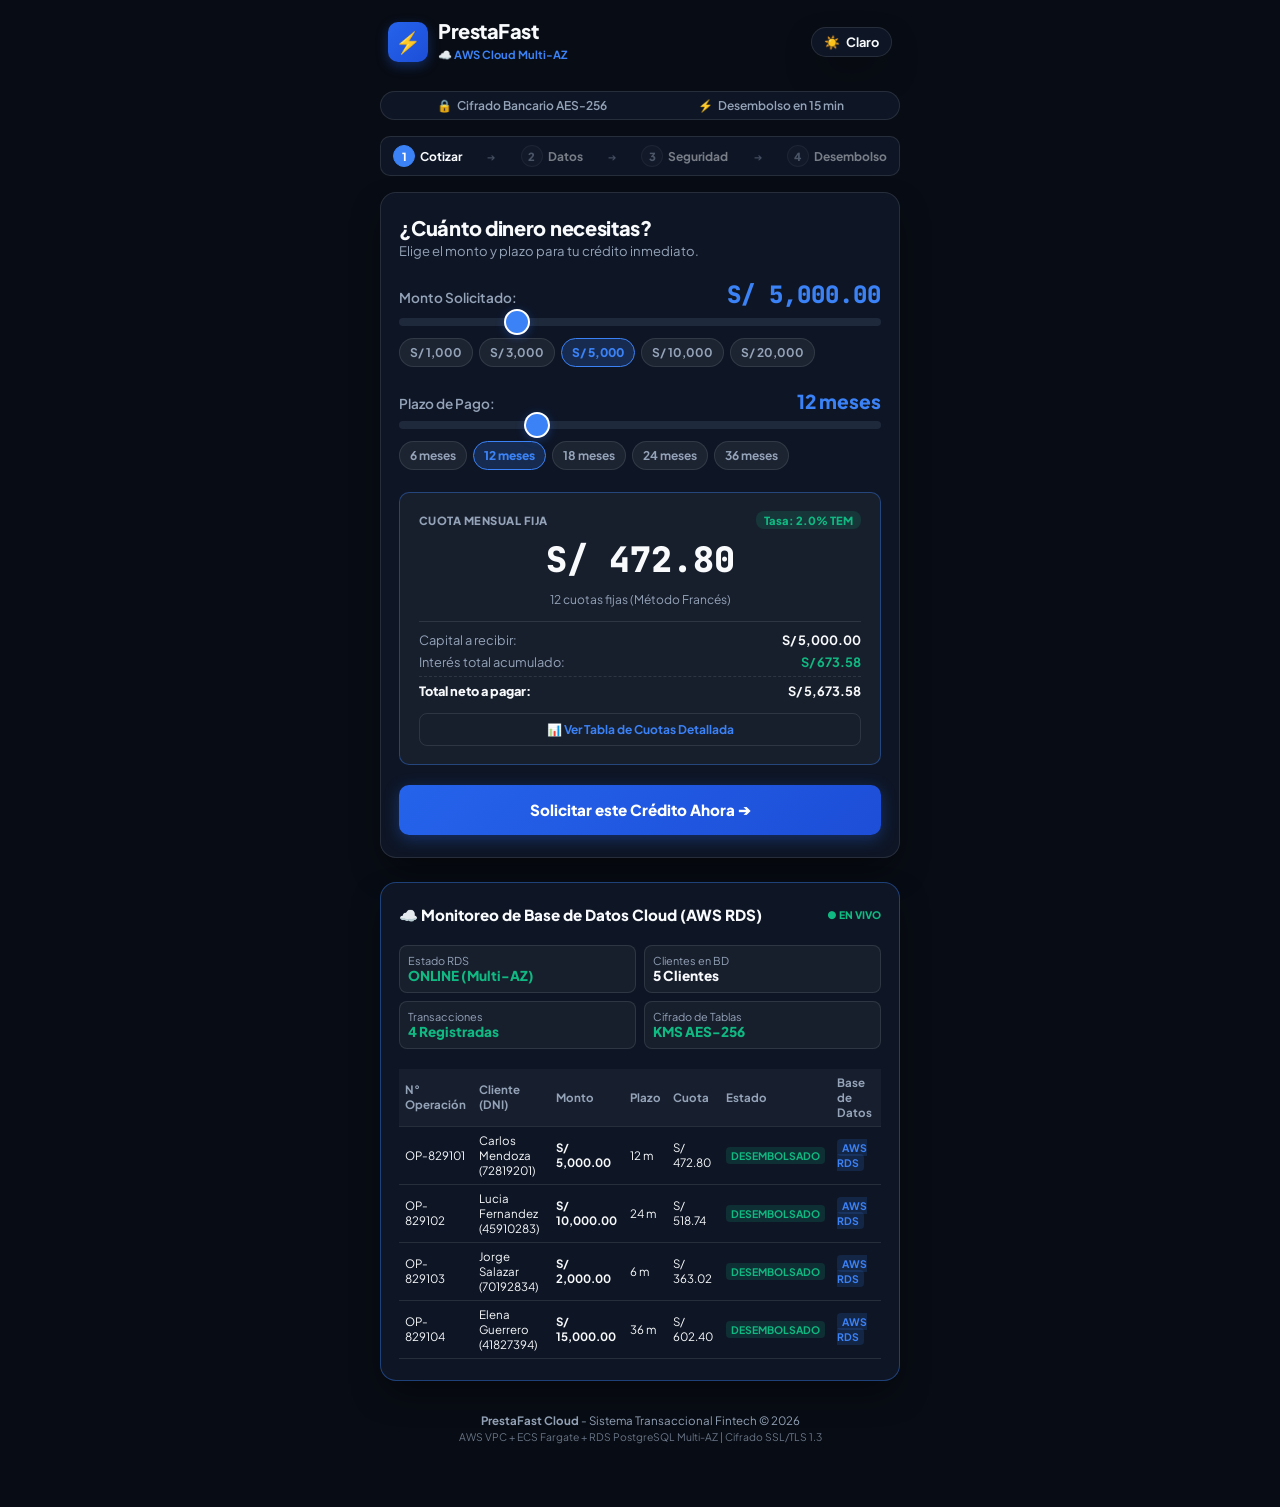
==== index.html @ c9625ec8 "feat: add root web files for github pages live deployment" ====
<!DOCTYPE html>
<html lang="es">
<head>
    <meta charset="UTF-8">
    <meta name="viewport" content="width=device-width, initial-scale=1.0, maximum-scale=1.0, user-scalable=no">
    <title>PrestaFast Móvil | Créditos Rápidos 100% Digital</title>
    <link rel="stylesheet" href="style.css">
    <link rel="preconnect" href="https://fonts.googleapis.com">
    <link rel="preconnect" href="https://fonts.gstatic.com" crossorigin>
    <link href="https://fonts.googleapis.com/css2?family=Plus+Jakarta+Sans:wght@300;400;500;600;700;800&family=JetBrains+Mono:wght@500;700&display=swap" rel="stylesheet">
</head>
<body class="theme-dark" id="appBody">

    <!-- TOAST NOTIFICACIÓN FLOTANTE -->
    <div id="toastNotification" class="toast-cloud" style="display: none;">
        <div class="toast-icon">⚡</div>
        <div class="toast-content">
            <span class="toast-title" id="toastTitle">AWS Cloud Conectado</span>
            <span class="toast-msg" id="toastMsg">Base de datos RDS sincronizada.</span>
        </div>
    </div>

    <!-- CONTENEDOR PRINCIPAL APP CELULAR (MAX-WIDTH OPTIMIZADO PARA MÓVILES) -->
    <div class="mobile-phone-wrapper">

        <!-- CABECERA SUPERIOR DE LA APP -->
        <header class="app-header">
            <div class="header-left">
                <div class="app-logo">⚡</div>
                <div>
                    <h1 class="app-title">PrestaFast</h1>
                    <span class="app-badge-cloud">☁️ AWS Cloud Multi-AZ</span>
                </div>
            </div>

            <!-- CONTROLES: CAMBIO TEMA CLARO/OSCURO Y ESTADO -->
            <div class="header-right">
                <button type="button" class="theme-toggle-btn" id="btnThemeToggle" title="Cambiar Tema Claro / Oscuro">
                    <span id="themeIcon">☀️</span>
                    <span class="theme-text" id="themeText">Claro</span>
                </button>
            </div>
        </header>

        <!-- BANNER DE CONFIANZA FINANCIERA -->
        <div class="security-banner">
            <div class="sec-item"><span>🔒</span> Cifrado Bancario AES-256</div>
            <div class="sec-item"><span>⚡</span> Desembolso en 15 min</div>
        </div>

        <!-- INDICADOR DE PROGRESO DE 4 PASOS -->
        <div class="flow-stepper">
            <div class="step-badge active" id="stepPill1">
                <span class="step-num">1</span>
                <span class="step-text">Cotizar</span>
            </div>
            <div class="step-arrow" id="stepArrow1">➔</div>
            <div class="step-badge" id="stepPill2">
                <span class="step-num">2</span>
                <span class="step-text">Datos</span>
            </div>
            <div class="step-arrow" id="stepArrow2">➔</div>
            <div class="step-badge" id="stepPill3">
                <span class="step-num">3</span>
                <span class="step-text">Seguridad</span>
            </div>
            <div class="step-arrow" id="stepArrow3">➔</div>
            <div class="step-badge" id="stepPill4">
                <span class="step-num">4</span>
                <span class="step-text">Desembolso</span>
            </div>
        </div>

        <!-- ======================================================== -->
        <!-- PASO 1: COTIZACIÓN RÁPIDA Y CÁLCULO DE CUOTAS           -->
        <!-- ======================================================== -->
        <section class="card-section" id="viewPaso1">
            <div class="section-heading">
                <h2>¿Cuánto dinero necesitas?</h2>
                <p class="section-sub">Elige el monto y plazo para tu crédito inmediato.</p>
            </div>

            <!-- SELECTOR DE MONTO -->
            <div class="form-block">
                <div class="amount-display-box">
                    <span class="currency-label">Monto Solicitado:</span>
                    <span class="amount-hero" id="txtMonto">S/ 5,000.00</span>
                </div>

                <input type="range" id="rangeMonto" min="500" max="20000" step="100" value="5000" class="styled-slider">

                <!-- CHIPS TÁCTILES RÁPIDOS PARA CELULAR -->
                <div class="chips-container" id="montoChips">
                    <button type="button" class="chip" data-val="1000">S/ 1,000</button>
                    <button type="button" class="chip" data-val="3000">S/ 3,000</button>
                    <button type="button" class="chip active" data-val="5000">S/ 5,000</button>
                    <button type="button" class="chip" data-val="10000">S/ 10,000</button>
                    <button type="button" class="chip" data-val="20000">S/ 20,000</button>
                </div>
            </div>

            <!-- SELECTOR DE PLAZO -->
            <div class="form-block">
                <div class="amount-display-box">
                    <span class="currency-label">Plazo de Pago:</span>
                    <span class="amount-hero-term" id="txtPlazo">12 meses</span>
                </div>

                <input type="range" id="rangePlazo" min="3" max="36" step="1" value="12" class="styled-slider">

                <!-- CHIPS DE PLAZO -->
                <div class="chips-container" id="plazoChips">
                    <button type="button" class="chip" data-term="6">6 meses</button>
                    <button type="button" class="chip active" data-term="12">12 meses</button>
                    <button type="button" class="chip" data-term="18">18 meses</button>
                    <button type="button" class="chip" data-term="24">24 meses</button>
                    <button type="button" class="chip" data-term="36">36 meses</button>
                </div>
            </div>

            <!-- TARJETA FINANCIERA DESTACADA -->
            <div class="fintech-quote-card">
                <div class="quote-header">
                    <span class="quote-tag">CUOTA MENSUAL FIJA</span>
                    <span class="tasa-pill">Tasa: 2.0% TEM</span>
                </div>
                
                <div class="monthly-figure" id="txtCuota">S/ 472.80</div>
                <div class="monthly-note"><span id="txtMesesTag">12</span> cuotas fijas (Método Francés)</div>

                <div class="quote-breakdown">
                    <div class="break-row">
                        <span>Capital a recibir:</span>
                        <strong id="bCapital">S/ 5,000.00</strong>
                    </div>
                    <div class="break-row">
                        <span>Interés total acumulado:</span>
                        <strong class="color-accent" id="bInteres">S/ 673.60</strong>
                    </div>
                    <div class="break-row total-row">
                        <span>Total neto a pagar:</span>
                        <strong id="bTotal">S/ 5,673.60</strong>
                    </div>
                </div>

                <!-- CRONOGRAMA DESPLEGABLE -->
                <button type="button" class="btn-toggle-cronograma" id="btnToggleCron">
                    📊 Ver Tabla de Cuotas Detallada
                </button>

                <div class="cron-drawer" id="cronDrawer" style="display: none;">
                    <div class="table-wrap">
                        <table class="mini-table">
                            <thead>
                                <tr>
                                    <th>N°</th>
                                    <th>Cuota</th>
                                    <th>Capital</th>
                                    <th>Interés</th>
                                    <th>Saldo</th>
                                </tr>
                            </thead>
                            <tbody id="cronTableBody"></tbody>
                        </table>
                    </div>
                </div>
            </div>

            <button type="button" class="btn-action-main" id="btnPaso1Siguiente">
                Solicitar este Crédito Ahora ➔
            </button>
        </section>

        <!-- ======================================================== -->
        <!-- PASO 2: DATOS DEL CLIENTE Y CONSULTA DE SCORING        -->
        <!-- ======================================================== -->
        <section class="card-section" id="viewPaso2" style="display: none;">
            <div class="section-heading">
                <button type="button" class="btn-back-link" id="btnVolver1">← Cambiar Monto</button>
                <h2>Datos del Solicitante</h2>
                <p class="section-sub">Evaluación crediticia instantánea con base de datos Cloud.</p>
            </div>

            <form id="formCliente" class="mobile-form">
                <div class="input-group">
                    <label>DNI / Documento de Identidad:</label>
                    <input type="text" id="inpDni" placeholder="Ej: 72819201" maxlength="8" required>
                </div>

                <div class="input-group">
                    <label>Teléfono Celular:</label>
                    <input type="tel" id="inpTelefono" placeholder="Ej: 987654321" maxlength="9" required>
                </div>

                <div class="input-group">
                    <label>Nombres Completos:</label>
                    <input type="text" id="inpNombres" placeholder="Ej: Carlos Alberto" required>
                </div>

                <div class="input-group">
                    <label>Apellidos:</label>
                    <input type="text" id="inpApellidos" placeholder="Ej: Mendoza Ramos" required>
                </div>

                <div class="input-group">
                    <label>Correo Electrónico:</label>
                    <input type="email" id="inpEmail" placeholder="carlos.mendoza@email.com" required>
                </div>

                <div class="input-group">
                    <label>Ingreso Mensual Neto (S/):</label>
                    <input type="number" id="inpIngresos" placeholder="Ej: 3500.00" min="600" required>
                </div>

                <div class="input-group">
                    <label>Motivo del Préstamo:</label>
                    <select id="inpMotivo" class="styled-select" required>
                        <option value="Consolidación de Deudas">Consolidación de Deudas</option>
                        <option value="Capital de Trabajo / Negocio">Capital de Trabajo / Negocio</option>
                        <option value="Gastos Médicos / Emergencia">Gastos Médicos / Emergencia</option>
                        <option value="Educación / Estudios">Educación / Estudios</option>
                        <option value="Mejoras del Hogar">Mejoras del Hogar</option>
                    </select>
                </div>

                <div class="checkbox-line">
                    <input type="checkbox" id="chkTerms" required checked>
                    <label for="chkTerms">Acepto la consulta de buró crediticio y política de protección de datos personales.</label>
                </div>

                <button type="submit" class="btn-action-main" id="btnEvaluar">
                    <span id="txtBtnEval">⚡ Evaluar Crédito en Tiempo Real</span>
                    <div class="spinner-btn" id="spinEval" style="display: none;"></div>
                </button>
            </form>
        </section>

        <!-- ======================================================== -->
        <!-- PASO 3: VALIDACIÓN DE SEGURIDAD OTP EN 2 PASOS         -->
        <!-- ======================================================== -->
        <section class="card-section" id="viewPaso3" style="display: none;">
            <div class="section-heading text-center">
                <div class="badge-lock-center">🔒 SEGURIDAD EN 2 PASOS (MFA)</div>
                <h2>Código de Validación</h2>
                <p class="section-sub">Enviamos un SMS de seguridad a tu celular <strong id="otpTarget">+51 987 654 321</strong>.</p>
            </div>

            <div class="otp-box">
                <div class="otp-inputs-row">
                    <input type="text" class="otp-cell" maxlength="1" id="c1" autofocus>
                    <input type="text" class="otp-cell" maxlength="1" id="c2">
                    <input type="text" class="otp-cell" maxlength="1" id="c3">
                    <input type="text" class="otp-cell" maxlength="1" id="c4">
                </div>
                <div class="otp-help">Código de verificación para la prueba: <span class="code-tag">8520</span></div>
                <div class="timer-line">Reenviar código en <strong id="timerVal">45s</strong></div>
            </div>

            <button type="button" class="btn-action-main" id="btnValidarOtp">
                <span id="txtBtnOtp">Validar Código y Continuar ➔</span>
                <div class="spinner-btn" id="spinOtp" style="display: none;"></div>
            </button>
        </section>

        <!-- ======================================================== -->
        <!-- PASO 4: CUENTA DE DESEMBOLSO Y FIRMA DIGITAL           -->
        <!-- ======================================================== -->
        <section class="card-section" id="viewPaso4" style="display: none;">
            <div class="section-heading">
                <div class="badge-approved-tag">🎉 ¡PRÉSTAMO 100% PRE-APROBADO!</div>
                <h2>Cuenta de Desembolso</h2>
                <p class="section-sub">Selecciona la entidad bancaria donde recibirás los fondos.</p>
            </div>

            <!-- SELECCIÓN DE BANCO -->
            <div class="bank-grid">
                <label class="bank-pill active">
                    <input type="radio" name="bancoRadio" value="BCP" checked>
                    <span class="b-icon">🏛️</span>
                    <span class="b-name">BCP</span>
                </label>
                <label class="bank-pill">
                    <input type="radio" name="bancoRadio" value="BBVA">
                    <span class="b-icon">🏦</span>
                    <span class="b-name">BBVA</span>
                </label>
                <label class="bank-pill">
                    <input type="radio" name="bancoRadio" value="Interbank">
                    <span class="b-icon">🟢</span>
                    <span class="b-name">Interbank</span>
                </label>
                <label class="bank-pill">
                    <input type="radio" name="bancoRadio" value="Yape/Plin">
                    <span class="b-icon">📱</span>
                    <span class="b-name">Yape / Plin</span>
                </label>
            </div>

            <div class="input-group mt-3">
                <label>Número de Cuenta o CCI:</label>
                <input type="text" id="inpNumCuenta" value="191-82739102-0-45" required>
            </div>

            <!-- PAGARÉ DIGITAL -->
            <div class="contract-card">
                <div class="contract-top">
                    <span>📜 Contrato Digital de Préstamo</span>
                    <span class="badge-contract">Firma Cifrada</span>
                </div>
                <p class="contract-text">
                    Yo, <strong id="cntNombre">Carlos Mendoza</strong> (DNI: <strong id="cntDni">72819201</strong>), doy mi conformidad para el desembolso de <strong id="cntMonto">S/ 5,000.00</strong> en <strong id="cntPlazo">12 cuotas fijas</strong> de <strong id="cntCuota">S/ 472.80</strong>.
                </p>
            </div>

            <button type="button" class="btn-action-success" id="btnDesembolsar">
                <span id="txtBtnDes">🚀 Confirmar Desembolso Inmediato</span>
                <div class="spinner-btn" id="spinDes" style="display: none;"></div>
            </button>
        </section>

        <!-- ======================================================== -->
        <!-- PANTALLA FINAL: COMPROBANTE OFICIAL DE TRANSACCIÓN     -->
        <!-- ======================================================== -->
        <section class="card-section text-center" id="viewVoucher" style="display: none;">
            <div class="check-circle-anim">✓</div>
            <h2 class="voucher-title">¡Desembolso Exitoso!</h2>
            <p class="section-sub">Transacción registrada en AWS RDS PostgreSQL.</p>

            <div class="receipt-ticket">
                <div class="ticket-head">
                    <strong>⚡ PrestaFast Cloud Fintech</strong>
                    <span class="ticket-status-pill">APROBADO</span>
                </div>

                <div class="ticket-body">
                    <div class="t-line">
                        <span>N° Operación:</span>
                        <strong id="vOp">OP-948102</strong>
                    </div>
                    <div class="t-line">
                        <span>Fecha y Hora:</span>
                        <span id="vFecha">18/08/2026 10:30:00</span>
                    </div>
                    <div class="t-line">
                        <span>Titular:</span>
                        <strong id="vNombre">Carlos Mendoza Ramos</strong>
                    </div>
                    <div class="t-line">
                        <span>DNI:</span>
                        <span id="vDniVal">72819201</span>
                    </div>
                    <div class="t-line">
                        <span>Cuenta Destino:</span>
                        <strong id="vDestino">BCP (191-82739102-0-45)</strong>
                    </div>
                    <div class="t-line highlight-amount">
                        <span>Monto Desembolsado:</span>
                        <strong id="vMontoVal">S/ 5,000.00</strong>
                    </div>
                    <div class="t-line">
                        <span>Plan de Pago:</span>
                        <span id="vPlanVal">12 cuotas fijas de S/ 472.80</span>
                    </div>
                    <div class="t-line">
                        <span>Hash Criptográfico Cloud:</span>
                        <code class="hash-tag" id="vHashVal">0x7a8f9c1b...</code>
                    </div>
                </div>
            </div>

            <div class="voucher-buttons">
                <button type="button" class="btn-print-doc" onclick="window.print()">🖨️ Descargar Comprobante PDF</button>
                <button type="button" class="btn-action-main mt-2" id="btnNuevoCredito">➕ Nueva Operación</button>
            </div>
        </section>

        <!-- ======================================================== -->
        <!-- CONSOLA DE AUDITORÍA Y MONITOREO DE BD MIGRADA A CLOUD -->
        <!-- ======================================================== -->
        <section class="card-section monitor-box" id="seccionMonitor">
            <div class="monitor-title-row">
                <h3>☁️ Monitoreo de Base de Datos Cloud (AWS RDS)</h3>
                <span class="live-pill">● EN VIVO</span>
            </div>

            <div class="stats-mini-grid">
                <div class="stat-mini">
                    <span class="s-label">Estado RDS</span>
                    <strong class="s-val text-green">ONLINE (Multi-AZ)</strong>
                </div>
                <div class="stat-mini">
                    <span class="s-label">Clientes en BD</span>
                    <strong class="s-val" id="cntDbClientes">5 Clientes</strong>
                </div>
                <div class="stat-mini">
                    <span class="s-label">Transacciones</span>
                    <strong class="s-val color-accent" id="cntDbTrans">4 Registradas</strong>
                </div>
                <div class="stat-mini">
                    <span class="s-label">Cifrado de Tablas</span>
                    <strong class="s-val text-green">KMS AES-256</strong>
                </div>
            </div>

            <div class="table-responsive-box">
                <table class="live-cloud-table">
                    <thead>
                        <tr>
                            <th>N° Operación</th>
                            <th>Cliente (DNI)</th>
                            <th>Monto</th>
                            <th>Plazo</th>
                            <th>Cuota</th>
                            <th>Estado</th>
                            <th>Base de Datos</th>
                        </tr>
                    </thead>
                    <tbody id="cloudLiveTbody">
                        <!-- Poblado en tiempo real con JavaScript -->
                    </tbody>
                </table>
            </div>
        </section>

        <!-- FOOTER ELEGANTE -->
        <footer class="phone-footer">
            <p><strong>PrestaFast Cloud</strong> - Sistema Transaccional Fintech © 2026</p>
            <p class="f-sub">AWS VPC + ECS Fargate + RDS PostgreSQL Multi-AZ | Cifrado SSL/TLS 1.3</p>
        </footer>

    </div>

    <script src="app.js"></script>
</body>
</html>
---- style.css ----
/* ==========================================================================
   SISTEMA DE DISEÑO FINTECH MÓVIL (TEMA CLARO & TEMA OSCURO)
   ========================================================================== */

/* VARIABLES GLOBALES - TEMA OSCURO (POR DEFECTO) */
:root {
    --bg-app: #080c14;
    --bg-card: rgba(16, 24, 40, 0.9);
    --bg-card-inner: rgba(255, 255, 255, 0.04);
    --bg-input: #0b111d;
    --text-primary: #f8fafc;
    --text-secondary: #94a3b8;
    --border-color: rgba(255, 255, 255, 0.1);
    --border-highlight: rgba(59, 130, 246, 0.4);
    --primary: #3b82f6;
    --primary-gradient: linear-gradient(135deg, #2563eb, #1d4ed8);
    --primary-glow: rgba(37, 99, 235, 0.35);
    --accent: #10b981;
    --accent-gradient: linear-gradient(135deg, #10b981, #059669);
    --accent-glow: rgba(16, 185, 129, 0.3);
    --chip-bg: rgba(255, 255, 255, 0.06);
    --chip-active-bg: rgba(59, 130, 246, 0.2);
    --slider-track: #1e293b;
    --shadow-main: 0 15px 35px -10px rgba(0, 0, 0, 0.6);
    --font-mono: 'JetBrains Mono', monospace;
    --radius-main: 16px;
    --radius-inner: 10px;
}

/* VARIABLES GLOBALES - TEMA CLARO */
body.theme-light {
    --bg-app: #f1f5f9;
    --bg-card: #ffffff;
    --bg-card-inner: #f8fafc;
    --bg-input: #ffffff;
    --text-primary: #0f172a;
    --text-secondary: #475569;
    --border-color: #e2e8f0;
    --border-highlight: #93c5fd;
    --primary: #2563eb;
    --primary-gradient: linear-gradient(135deg, #2563eb, #1e40af);
    --primary-glow: rgba(37, 99, 235, 0.2);
    --accent: #059669;
    --accent-gradient: linear-gradient(135deg, #10b981, #047857);
    --accent-glow: rgba(16, 185, 129, 0.2);
    --chip-bg: #e2e8f0;
    --chip-active-bg: #dbeafe;
    --slider-track: #cbd5e1;
    --shadow-main: 0 10px 25px -5px rgba(0, 0, 0, 0.08), 0 0 0 1px rgba(0, 0, 0, 0.04);
}

* {
    margin: 0;
    padding: 0;
    box-sizing: border-box;
    font-family: 'Plus Jakarta Sans', -apple-system, BlinkMacSystemFont, sans-serif;
    -webkit-tap-highlight-color: transparent;
    transition: background-color 0.25s ease, border-color 0.25s ease, color 0.2s ease;
}

body {
    background-color: var(--bg-app);
    color: var(--text-primary);
    min-height: 100vh;
    padding: 0.5rem 0.5rem 3rem;
    display: flex;
    justify-content: center;
}

/* ENVOLTORIO PRINCIPAL APP CELULAR */
.mobile-phone-wrapper {
    width: 100%;
    max-width: 520px;
    margin: 0 auto;
    display: flex;
    flex-direction: column;
    gap: 1rem;
}

/* CABECERA APP */
.app-header {
    display: flex;
    justify-content: space-between;
    align-items: center;
    padding: 0.75rem 0.5rem;
}

.header-left {
    display: flex;
    align-items: center;
    gap: 10px;
}

.app-logo {
    width: 40px;
    height: 40px;
    background: var(--primary-gradient);
    color: white;
    border-radius: var(--radius-inner);
    display: flex;
    align-items: center;
    justify-content: center;
    font-size: 1.3rem;
    box-shadow: 0 4px 12px var(--primary-glow);
}

.app-title {
    font-size: 1.25rem;
    font-weight: 800;
    letter-spacing: -0.5px;
    line-height: 1.1;
    color: var(--text-primary);
}

.app-badge-cloud {
    font-size: 0.7rem;
    font-weight: 700;
    color: var(--primary);
}

/* BOTÓN CAMBIO DE TEMA */
.theme-toggle-btn {
    background: var(--bg-card);
    border: 1px solid var(--border-color);
    color: var(--text-primary);
    padding: 6px 12px;
    border-radius: 20px;
    font-size: 0.8rem;
    font-weight: 700;
    cursor: pointer;
    display: flex;
    align-items: center;
    gap: 6px;
    box-shadow: var(--shadow-main);
}

.theme-toggle-btn:hover {
    border-color: var(--primary);
}

/* BANNER DE CONFIANZA */
.security-banner {
    display: flex;
    justify-content: space-around;
    background: var(--bg-card);
    border: 1px solid var(--border-color);
    border-radius: 30px;
    padding: 6px 10px;
    font-size: 0.75rem;
    font-weight: 600;
    color: var(--text-secondary);
}

.sec-item {
    display: flex;
    align-items: center;
    gap: 5px;
}

/* STEPPER DE FLUJO */
.flow-stepper {
    display: flex;
    justify-content: space-between;
    align-items: center;
    background: var(--bg-card);
    border: 1px solid var(--border-color);
    border-radius: var(--radius-inner);
    padding: 8px 12px;
}

.step-badge {
    display: flex;
    align-items: center;
    gap: 5px;
    opacity: 0.45;
    transition: all 0.2s;
}

.step-badge.active {
    opacity: 1;
}

.step-badge.completed {
    opacity: 0.9;
}

.step-num {
    width: 22px;
    height: 22px;
    border-radius: 50%;
    background: var(--bg-card-inner);
    border: 1px solid var(--border-color);
    color: var(--text-secondary);
    font-size: 0.7rem;
    font-weight: 800;
    display: flex;
    align-items: center;
    justify-content: center;
}

.step-badge.active .step-num {
    background: var(--primary);
    color: white;
    border-color: var(--primary);
}

.step-badge.completed .step-num {
    background: var(--accent);
    color: white;
    border-color: var(--accent);
}

.step-text {
    font-size: 0.75rem;
    font-weight: 700;
    color: var(--text-primary);
}

.step-arrow {
    font-size: 0.65rem;
    color: var(--text-secondary);
    opacity: 0.4;
}

/* SECCIONES / TARJETAS PRINCIPALES */
.card-section {
    background: var(--bg-card);
    border: 1px solid var(--border-color);
    border-radius: var(--radius-main);
    padding: 1.35rem 1.15rem;
    box-shadow: var(--shadow-main);
    backdrop-filter: blur(10px);
    display: flex;
    flex-direction: column;
    gap: 1.25rem;
    animation: fadeInCard 0.25s ease;
}

@keyframes fadeInCard {
    from { opacity: 0; transform: translateY(6px); }
    to { opacity: 1; transform: translateY(0); }
}

.section-heading h2 {
    font-size: 1.25rem;
    font-weight: 800;
    letter-spacing: -0.3px;
    color: var(--text-primary);
}

.section-sub {
    font-size: 0.82rem;
    color: var(--text-secondary);
    margin-top: 2px;
}

.btn-back-link {
    background: none;
    border: none;
    color: var(--primary);
    font-size: 0.78rem;
    font-weight: 700;
    cursor: pointer;
    padding: 0;
    margin-bottom: 6px;
    display: inline-block;
}

/* SELECTORES Y SLIDERS */
.form-block {
    display: flex;
    flex-direction: column;
    gap: 8px;
}

.amount-display-box {
    display: flex;
    justify-content: space-between;
    align-items: baseline;
}

.currency-label {
    font-size: 0.85rem;
    font-weight: 600;
    color: var(--text-secondary);
}

.amount-hero {
    font-size: 1.5rem;
    font-weight: 800;
    color: var(--primary);
    font-family: var(--font-mono);
}

.amount-hero-term {
    font-size: 1.2rem;
    font-weight: 800;
    color: var(--primary);
}

.styled-slider {
    width: 100%;
    height: 8px;
    border-radius: 6px;
    background: var(--slider-track);
    outline: none;
    -webkit-appearance: none;
    cursor: pointer;
}

.styled-slider::-webkit-slider-thumb {
    -webkit-appearance: none;
    width: 26px;
    height: 26px;
    border-radius: 50%;
    background: var(--primary);
    border: 2px solid #ffffff;
    box-shadow: 0 2px 8px var(--primary-glow);
    cursor: pointer;
    transition: transform 0.1s;
}

.styled-slider::-webkit-slider-thumb:hover {
    transform: scale(1.1);
}

/* CHIPS TÁCTILES */
.chips-container {
    display: flex;
    gap: 6px;
    overflow-x: auto;
    padding: 4px 0 2px;
}

.chip {
    background: var(--chip-bg);
    border: 1px solid var(--border-color);
    color: var(--text-secondary);
    font-size: 0.75rem;
    font-weight: 700;
    padding: 6px 10px;
    border-radius: 16px;
    cursor: pointer;
    white-space: nowrap;
}

.chip.active {
    background: var(--chip-active-bg);
    border-color: var(--primary);
    color: var(--primary);
    font-weight: 800;
}

/* FINTECH QUOTE CARD */
.fintech-quote-card {
    background: var(--bg-card-inner);
    border: 1px solid var(--border-highlight);
    border-radius: var(--radius-inner);
    padding: 1.15rem;
    display: flex;
    flex-direction: column;
    gap: 8px;
    text-align: center;
}

.quote-header {
    display: flex;
    justify-content: space-between;
    align-items: center;
}

.quote-tag {
    font-size: 0.7rem;
    font-weight: 800;
    color: var(--text-secondary);
    letter-spacing: 0.5px;
}

.tasa-pill {
    font-size: 0.7rem;
    font-weight: 800;
    background: rgba(16, 185, 129, 0.15);
    color: var(--accent);
    padding: 2px 8px;
    border-radius: 8px;
}

.monthly-figure {
    font-size: 2.2rem;
    font-weight: 800;
    color: var(--text-primary);
    font-family: var(--font-mono);
    line-height: 1.1;
    margin: 4px 0;
}

.monthly-note {
    font-size: 0.75rem;
    color: var(--text-secondary);
}

.quote-breakdown {
    border-top: 1px solid var(--border-color);
    padding-top: 10px;
    margin-top: 6px;
    display: flex;
    flex-direction: column;
    gap: 6px;
    font-size: 0.8rem;
    text-align: left;
}

.break-row {
    display: flex;
    justify-content: space-between;
    color: var(--text-secondary);
}

.break-row strong {
    color: var(--text-primary);
}

.break-row.total-row {
    border-top: 1px dashed var(--border-color);
    padding-top: 6px;
    font-weight: 800;
    color: var(--text-primary);
}

.color-accent {
    color: var(--accent) !important;
}

.btn-toggle-cronograma {
    background: transparent;
    border: 1px solid var(--border-color);
    color: var(--primary);
    padding: 8px;
    border-radius: 8px;
    font-size: 0.75rem;
    font-weight: 700;
    cursor: pointer;
    margin-top: 6px;
}

.cron-drawer {
    margin-top: 8px;
    text-align: left;
}

.table-wrap {
    max-height: 160px;
    overflow-y: auto;
}

.mini-table {
    width: 100%;
    border-collapse: collapse;
    font-size: 0.72rem;
    font-family: var(--font-mono);
}

.mini-table th {
    background: var(--bg-card);
    padding: 5px;
    text-align: right;
    color: var(--text-secondary);
    position: sticky;
    top: 0;
}

.mini-table th:first-child, .mini-table td:first-child {
    text-align: center;
}

.mini-table td {
    padding: 5px;
    text-align: right;
    border-bottom: 1px solid var(--border-color);
    color: var(--text-primary);
}

/* BOTONES DE ACCIÓN */
.btn-action-main, .btn-action-success {
    width: 100%;
    padding: 0.95rem;
    border: none;
    border-radius: var(--radius-inner);
    font-size: 0.95rem;
    font-weight: 800;
    cursor: pointer;
    display: flex;
    align-items: center;
    justify-content: center;
    gap: 8px;
    box-shadow: 0 4px 15px var(--primary-glow);
}

.btn-action-main {
    background: var(--primary-gradient);
    color: white;
}

.btn-action-success {
    background: var(--accent-gradient);
    color: white;
    box-shadow: 0 4px 15px var(--accent-glow);
}

.btn-action-main:active, .btn-action-success:active {
    transform: scale(0.98);
}

/* FORMULARIO PASO 2 */
.mobile-form {
    display: flex;
    flex-direction: column;
    gap: 12px;
}

.input-group {
    display: flex;
    flex-direction: column;
    gap: 4px;
}

.input-group label {
    font-size: 0.78rem;
    font-weight: 700;
    color: var(--text-secondary);
}

.input-group input, .styled-select {
    background: var(--bg-input);
    border: 1px solid var(--border-color);
    color: var(--text-primary);
    padding: 10px 12px;
    border-radius: var(--radius-inner);
    font-size: 0.9rem;
    outline: none;
}

.input-group input:focus, .styled-select:focus {
    border-color: var(--primary);
    box-shadow: 0 0 0 3px var(--primary-glow);
}

.checkbox-line {
    display: flex;
    align-items: flex-start;
    gap: 8px;
    font-size: 0.72rem;
    color: var(--text-secondary);
    margin: 4px 0;
}

.checkbox-line input {
    margin-top: 2px;
}

/* OTP PASO 3 */
.badge-lock-center {
    display: inline-block;
    background: rgba(234, 179, 8, 0.15);
    color: #eab308;
    font-size: 0.7rem;
    font-weight: 800;
    padding: 4px 10px;
    border-radius: 12px;
    margin-bottom: 6px;
}

.otp-box {
    display: flex;
    flex-direction: column;
    align-items: center;
    gap: 12px;
    margin: 1rem 0;
}

.otp-inputs-row {
    display: flex;
    gap: 10px;
}

.otp-cell {
    width: 48px;
    height: 54px;
    background: var(--bg-input);
    border: 2px solid var(--border-color);
    border-radius: var(--radius-inner);
    font-size: 1.5rem;
    font-weight: 800;
    color: var(--text-primary);
    text-align: center;
    font-family: var(--font-mono);
    outline: none;
}

.otp-cell:focus {
    border-color: var(--primary);
    box-shadow: 0 0 10px var(--primary-glow);
}

.otp-help {
    font-size: 0.78rem;
    color: var(--text-secondary);
}

.code-tag {
    font-weight: 800;
    color: var(--primary);
    font-family: var(--font-mono);
    background: var(--chip-active-bg);
    padding: 2px 6px;
    border-radius: 4px;
}

.timer-line {
    font-size: 0.72rem;
    color: var(--text-secondary);
}

/* BANCOS PASO 4 */
.badge-approved-tag {
    display: inline-block;
    background: rgba(16, 185, 129, 0.15);
    color: var(--accent);
    font-size: 0.72rem;
    font-weight: 800;
    padding: 3px 8px;
    border-radius: 12px;
    margin-bottom: 4px;
}

.bank-grid {
    display: grid;
    grid-template-columns: repeat(4, 1fr);
    gap: 6px;
    margin-top: 6px;
}

.bank-pill {
    background: var(--bg-input);
    border: 1px solid var(--border-color);
    border-radius: var(--radius-inner);
    padding: 8px 4px;
    display: flex;
    flex-direction: column;
    align-items: center;
    gap: 4px;
    cursor: pointer;
    text-align: center;
}

.bank-pill input {
    display: none;
}

.bank-pill.active {
    border-color: var(--primary);
    background: var(--chip-active-bg);
}

.b-icon {
    font-size: 1.2rem;
}

.b-name {
    font-size: 0.7rem;
    font-weight: 700;
    color: var(--text-primary);
}

.contract-card {
    background: var(--bg-card-inner);
    border: 1px solid var(--border-color);
    border-radius: var(--radius-inner);
    padding: 10px;
    font-size: 0.75rem;
    color: var(--text-secondary);
    line-height: 1.4;
}

.contract-top {
    display: flex;
    justify-content: space-between;
    font-weight: 800;
    color: var(--text-primary);
    margin-bottom: 4px;
}

.badge-contract {
    font-size: 0.65rem;
    color: var(--accent);
}

/* COMPROBANTE FINAL */
.check-circle-anim {
    width: 50px;
    height: 50px;
    background: var(--accent-gradient);
    color: white;
    border-radius: 50%;
    display: flex;
    align-items: center;
    justify-content: center;
    font-size: 1.6rem;
    font-weight: 800;
    margin: 0 auto;
    box-shadow: 0 0 20px var(--accent-glow);
}

.voucher-title {
    font-size: 1.3rem;
    font-weight: 800;
    color: var(--text-primary);
}

.receipt-ticket {
    background: var(--bg-card-inner);
    border: 1px dashed var(--border-highlight);
    border-radius: var(--radius-inner);
    padding: 1rem;
    text-align: left;
}

.ticket-head {
    display: flex;
    justify-content: space-between;
    align-items: center;
    border-bottom: 1px solid var(--border-color);
    padding-bottom: 8px;
    margin-bottom: 10px;
    font-size: 0.85rem;
}

.ticket-status-pill {
    background: rgba(16, 185, 129, 0.2);
    color: var(--accent);
    padding: 2px 6px;
    border-radius: 4px;
    font-size: 0.68rem;
    font-weight: 800;
}

.ticket-body {
    display: flex;
    flex-direction: column;
    gap: 6px;
    font-size: 0.78rem;
}

.t-line {
    display: flex;
    justify-content: space-between;
    color: var(--text-secondary);
}

.t-line strong, .t-line span:last-child {
    color: var(--text-primary);
}

.t-line.highlight-amount {
    border-top: 1px solid var(--border-color);
    border-bottom: 1px solid var(--border-color);
    padding: 6px 0;
    font-size: 0.95rem;
}

.t-line.highlight-amount strong {
    color: var(--accent);
    font-size: 1.1rem;
    font-family: var(--font-mono);
}

.hash-tag {
    font-size: 0.68rem;
    color: var(--primary);
}

.btn-print-doc {
    background: transparent;
    border: 1px solid var(--border-color);
    color: var(--text-primary);
    padding: 10px;
    border-radius: var(--radius-inner);
    font-size: 0.8rem;
    font-weight: 700;
    cursor: pointer;
    width: 100%;
}

/* MONITOREO CLOUD */
.monitor-box {
    margin-top: 0.5rem;
    border-color: var(--border-highlight);
}

.monitor-title-row {
    display: flex;
    justify-content: space-between;
    align-items: center;
}

.monitor-title-row h3 {
    font-size: 0.95rem;
    font-weight: 800;
    color: var(--text-primary);
}

.live-pill {
    font-size: 0.65rem;
    font-weight: 800;
    color: var(--accent);
}

.stats-mini-grid {
    display: grid;
    grid-template-columns: 1fr 1fr;
    gap: 8px;
}

.stat-mini {
    background: var(--bg-card-inner);
    border: 1px solid var(--border-color);
    padding: 8px;
    border-radius: 8px;
    display: flex;
    flex-direction: column;
}

.s-label {
    font-size: 0.68rem;
    color: var(--text-secondary);
}

.s-val {
    font-size: 0.85rem;
    font-weight: 800;
    color: var(--text-primary);
}

.text-green {
    color: var(--accent) !important;
}

.table-responsive-box {
    overflow-x: auto;
}

.live-cloud-table {
    width: 100%;
    border-collapse: collapse;
    font-size: 0.72rem;
}

.live-cloud-table th {
    background: var(--bg-card-inner);
    padding: 6px;
    text-align: left;
    color: var(--text-secondary);
    border-bottom: 1px solid var(--border-color);
}

.live-cloud-table td {
    padding: 6px;
    border-bottom: 1px solid var(--border-color);
    color: var(--text-primary);
}

.badge-tag-cloud {
    background: rgba(59, 130, 246, 0.15);
    color: var(--primary);
    padding: 2px 5px;
    border-radius: 4px;
    font-weight: 700;
    font-size: 0.65rem;
}

.badge-tag-ok {
    background: rgba(16, 185, 129, 0.15);
    color: var(--accent);
    padding: 2px 5px;
    border-radius: 4px;
    font-weight: 700;
    font-size: 0.65rem;
}

/* SPINNER & TOAST */
.spinner-btn {
    width: 18px;
    height: 18px;
    border: 2px solid rgba(255,255,255,0.3);
    border-top-color: white;
    border-radius: 50%;
    animation: spinLoader 0.6s linear infinite;
}

@keyframes spinLoader {
    to { transform: rotate(360deg); }
}

.toast-cloud {
    position: fixed;
    top: 15px;
    left: 50%;
    transform: translateX(-50%);
    background: var(--bg-card);
    border: 1px solid var(--border-highlight);
    box-shadow: var(--shadow-main);
    border-radius: 30px;
    padding: 8px 16px;
    display: flex;
    align-items: center;
    gap: 8px;
    z-index: 1000;
    font-size: 0.75rem;
}

.toast-icon {
    font-size: 1rem;
}

.toast-title {
    font-weight: 800;
    color: var(--primary);
}

.toast-msg {
    color: var(--text-secondary);
}

.phone-footer {
    text-align: center;
    font-size: 0.72rem;
    color: var(--text-secondary);
    padding: 1rem 0;
}

.f-sub {
    font-size: 0.65rem;
    opacity: 0.7;
    margin-top: 2px;
}

.mt-2 { margin-top: 8px; }
.mt-3 { margin-top: 12px; }
.text-center { text-align: center; }
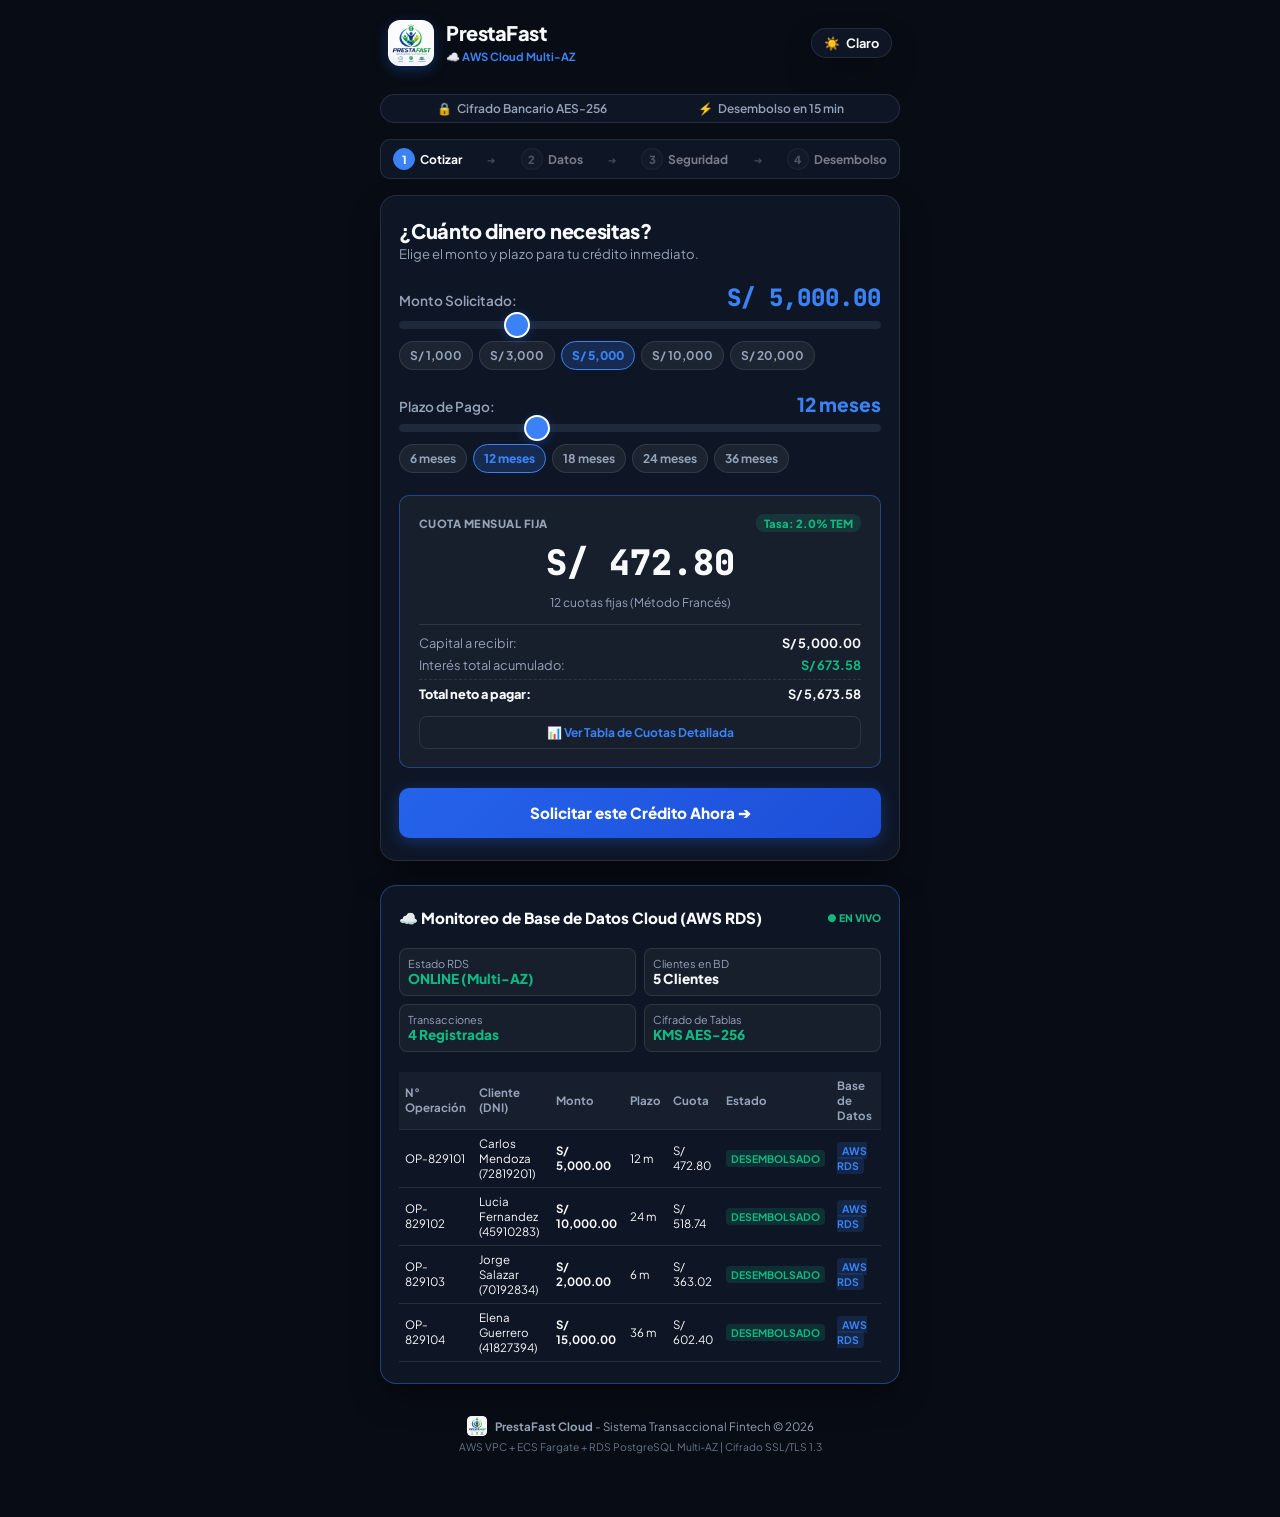
==== commit 07412d72: "feat: replace lightning icon with official PrestaFast logo in header, ticket and favicon" ====
--- a/index.html
+++ b/index.html
@@ -4,6 +4,7 @@
     <meta charset="UTF-8">
     <meta name="viewport" content="width=device-width, initial-scale=1.0, maximum-scale=1.0, user-scalable=no">
     <title>PrestaFast Móvil | Créditos Rápidos 100% Digital</title>
+    <link rel="icon" type="image/png" href="logo.png">
     <link rel="stylesheet" href="style.css">
     <link rel="preconnect" href="https://fonts.googleapis.com">
     <link rel="preconnect" href="https://fonts.gstatic.com" crossorigin>
@@ -13,7 +14,7 @@
 
     <!-- TOAST NOTIFICACIÓN FLOTANTE -->
     <div id="toastNotification" class="toast-cloud" style="display: none;">
-        <div class="toast-icon">⚡</div>
+        <img src="logo.png" alt="Logo" class="toast-mini-logo">
         <div class="toast-content">
             <span class="toast-title" id="toastTitle">AWS Cloud Conectado</span>
             <span class="toast-msg" id="toastMsg">Base de datos RDS sincronizada.</span>
@@ -23,17 +24,19 @@
     <!-- CONTENEDOR PRINCIPAL APP CELULAR (MAX-WIDTH OPTIMIZADO PARA MÓVILES) -->
     <div class="mobile-phone-wrapper">
 
-        <!-- CABECERA SUPERIOR DE LA APP -->
+        <!-- CABECERA SUPERIOR DE LA APP CON LOGO PERSONALIZADO -->
         <header class="app-header">
             <div class="header-left">
-                <div class="app-logo">⚡</div>
+                <div class="app-logo">
+                    <img src="logo.png" alt="PrestaFast Logo Oficial" class="app-logo-img">
+                </div>
                 <div>
                     <h1 class="app-title">PrestaFast</h1>
                     <span class="app-badge-cloud">☁️ AWS Cloud Multi-AZ</span>
                 </div>
             </div>
 
-            <!-- CONTROLES: CAMBIO TEMA CLARO/OSCURO Y ESTADO -->
+            <!-- CONTROLES: CAMBIO TEMA CLARO/OSCURO -->
             <div class="header-right">
                 <button type="button" class="theme-toggle-btn" id="btnThemeToggle" title="Cambiar Tema Claro / Oscuro">
                     <span id="themeIcon">☀️</span>
@@ -328,7 +331,10 @@
 
             <div class="receipt-ticket">
                 <div class="ticket-head">
-                    <strong>⚡ PrestaFast Cloud Fintech</strong>
+                    <div style="display: flex; align-items: center; gap: 8px;">
+                        <img src="logo.png" alt="Logo" style="width: 24px; height: 24px; border-radius: 6px; object-fit: cover;">
+                        <strong>PrestaFast Cloud Fintech</strong>
+                    </div>
                     <span class="ticket-status-pill">APROBADO</span>
                 </div>
 
@@ -424,7 +430,10 @@
 
         <!-- FOOTER ELEGANTE -->
         <footer class="phone-footer">
-            <p><strong>PrestaFast Cloud</strong> - Sistema Transaccional Fintech © 2026</p>
+            <div style="display: flex; justify-content: center; align-items: center; gap: 8px; margin-bottom: 4px;">
+                <img src="logo.png" alt="Logo" style="width: 20px; height: 20px; border-radius: 4px;">
+                <p><strong>PrestaFast Cloud</strong> - Sistema Transaccional Fintech © 2026</p>
+            </div>
             <p class="f-sub">AWS VPC + ECS Fargate + RDS PostgreSQL Multi-AZ | Cifrado SSL/TLS 1.3</p>
         </footer>
 
--- a/style.css
+++ b/style.css
@@ -88,20 +88,34 @@
 .header-left {
     display: flex;
     align-items: center;
-    gap: 10px;
+    gap: 12px;
 }
 
 .app-logo {
-    width: 40px;
-    height: 40px;
-    background: var(--primary-gradient);
-    color: white;
-    border-radius: var(--radius-inner);
+    width: 46px;
+    height: 46px;
+    border-radius: 12px;
     display: flex;
     align-items: center;
     justify-content: center;
-    font-size: 1.3rem;
-    box-shadow: 0 4px 12px var(--primary-glow);
+    overflow: hidden;
+    background: #ffffff;
+    box-shadow: 0 4px 14px var(--primary-glow);
+    border: 1.5px solid var(--border-color);
+    flex-shrink: 0;
+}
+
+.app-logo-img {
+    width: 100%;
+    height: 100%;
+    object-fit: cover;
+}
+
+.toast-mini-logo {
+    width: 24px;
+    height: 24px;
+    border-radius: 6px;
+    object-fit: cover;
 }
 
 .app-title {
@@ -918,10 +932,6 @@
     font-size: 0.75rem;
 }
 
-.toast-icon {
-    font-size: 1rem;
-}
-
 .toast-title {
     font-weight: 800;
     color: var(--primary);
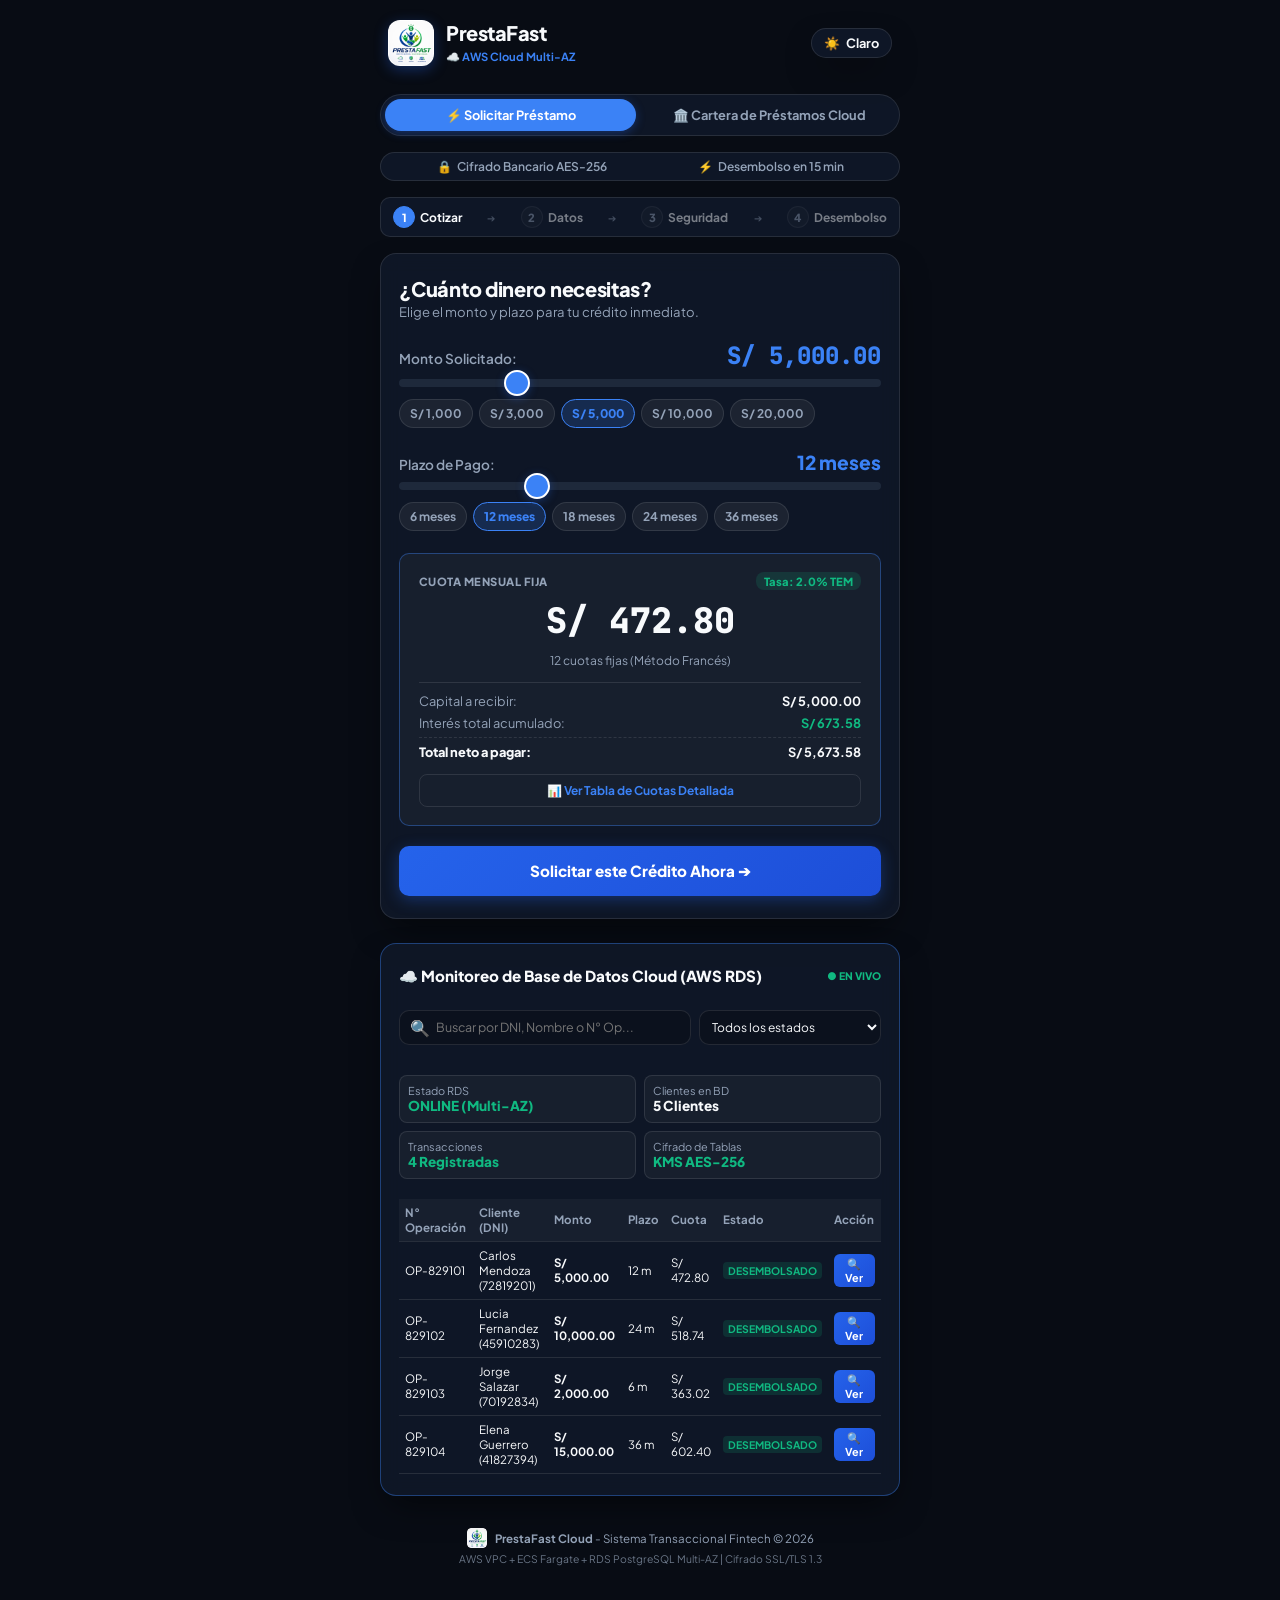
==== commit f8fe7a17: "feat(portal): add interactive loan portfolio search, borrower-lender navigation tabs and loan detail" ====
--- a/index.html
+++ b/index.html
@@ -21,6 +21,32 @@
         </div>
     </div>
 
+    <!-- MODAL DE DETALLE DE PRÉSTAMO / PRESTAMISTA -->
+    <div id="modalDetallePrestamo" class="modal-overlay" style="display: none;">
+        <div class="modal-card">
+            <div class="modal-header">
+                <div>
+                    <h3 id="mTitle">Detalle de Operación</h3>
+                    <span class="badge-tag-cloud" id="mIdOp">OP-829101</span>
+                </div>
+                <button type="button" class="btn-close-modal" id="btnCloseModal">✕</button>
+            </div>
+            <div class="modal-body">
+                <div class="m-row"><span>Cliente:</span> <strong id="mCliente">Carlos Mendoza</strong></div>
+                <div class="m-row"><span>DNI / Documento:</span> <span id="mDni">72819201</span></div>
+                <div class="m-row"><span>Monto Capital:</span> <strong class="color-accent" id="mMonto">S/ 5,000.00</strong></div>
+                <div class="m-row"><span>Plazo y Cuota:</span> <span id="mPlazoCuota">12 meses de S/ 472.80</span></div>
+                <div class="m-row"><span>Tasa de Interés:</span> <span>2.0% TEM (Amortización Francesa)</span></div>
+                <div class="m-row"><span>Entidad Destino:</span> <strong id="mBanco">BCP</strong></div>
+                <div class="m-row"><span>Estado Cloud:</span> <span class="badge-tag-ok" id="mEstado">DESEMBOLSADO</span></div>
+                <div class="m-row"><span>Servidor Cloud:</span> <code>AWS RDS PostgreSQL Multi-AZ</code></div>
+            </div>
+            <div class="modal-footer">
+                <button type="button" class="btn-action-main" id="btnModalCerrar">Entendido / Cerrar</button>
+            </div>
+        </div>
+    </div>
+
     <!-- CONTENEDOR PRINCIPAL APP CELULAR (MAX-WIDTH OPTIMIZADO PARA MÓVILES) -->
     <div class="mobile-phone-wrapper">
 
@@ -45,6 +71,16 @@
             </div>
         </header>
 
+        <!-- PESTAÑAS RÁPIDAS DE NAVEGACIÓN (PRESTATARIO / CARTERA CLOUD) -->
+        <nav class="app-nav-tabs">
+            <button type="button" class="tab-btn active" id="tabSolicitar">
+                ⚡ Solicitar Préstamo
+            </button>
+            <button type="button" class="tab-btn" id="tabCartera">
+                🏛️ Cartera de Préstamos Cloud
+            </button>
+        </nav>
+
         <!-- BANNER DE CONFIANZA FINANCIERA -->
         <div class="security-banner">
             <div class="sec-item"><span>🔒</span> Cifrado Bancario AES-256</div>
@@ -52,7 +88,7 @@
         </div>
 
         <!-- INDICADOR DE PROGRESO DE 4 PASOS -->
-        <div class="flow-stepper">
+        <div class="flow-stepper" id="flowStepperContainer">
             <div class="step-badge active" id="stepPill1">
                 <span class="step-num">1</span>
                 <span class="step-text">Cotizar</span>
@@ -255,7 +291,7 @@
                     <input type="text" class="otp-cell" maxlength="1" id="c3">
                     <input type="text" class="otp-cell" maxlength="1" id="c4">
                 </div>
-                <div class="otp-help">Código de verificación para la prueba: <span class="code-tag">8520</span></div>
+                <div class="otp-help">Código de verificación: <span class="code-tag" title="Haz clic para autocompletar">8520</span></div>
                 <div class="timer-line">Reenviar código en <strong id="timerVal">45s</strong></div>
             </div>
 
@@ -389,6 +425,19 @@
                 <span class="live-pill">● EN VIVO</span>
             </div>
 
+            <!-- CONTROLES DE BÚSQUEDA Y FILTRADO EN TIEMPO REAL -->
+            <div class="search-filter-row">
+                <div class="search-box">
+                    <span>🔍</span>
+                    <input type="text" id="inpBuscarPrestamo" placeholder="Buscar por DNI, Nombre o N° Op...">
+                </div>
+                <select id="selectFiltroEstado" class="filter-select">
+                    <option value="TODOS">Todos los estados</option>
+                    <option value="DESEMBOLSADO">Desembolsados</option>
+                    <option value="PENDIENTE">En Evaluación</option>
+                </select>
+            </div>
+
             <div class="stats-mini-grid">
                 <div class="stat-mini">
                     <span class="s-label">Estado RDS</span>
@@ -418,7 +467,7 @@
                             <th>Plazo</th>
                             <th>Cuota</th>
                             <th>Estado</th>
-                            <th>Base de Datos</th>
+                            <th>Acción</th>
                         </tr>
                     </thead>
                     <tbody id="cloudLiveTbody">
--- a/style.css
+++ b/style.css
@@ -132,6 +132,35 @@
     color: var(--primary);
 }
 
+/* PESTAÑAS DE NAVEGACIÓN RÁPIDA */
+.app-nav-tabs {
+    display: grid;
+    grid-template-columns: 1fr 1fr;
+    gap: 8px;
+    background: var(--bg-card);
+    border: 1px solid var(--border-color);
+    border-radius: 30px;
+    padding: 4px;
+}
+
+.tab-btn {
+    background: transparent;
+    border: none;
+    color: var(--text-secondary);
+    font-size: 0.8rem;
+    font-weight: 700;
+    padding: 8px 12px;
+    border-radius: 20px;
+    cursor: pointer;
+    transition: all 0.2s;
+}
+
+.tab-btn.active {
+    background: var(--primary);
+    color: white;
+    box-shadow: 0 2px 10px var(--primary-glow);
+}
+
 /* BOTÓN CAMBIO DE TEMA */
 .theme-toggle-btn {
     background: var(--bg-card);
@@ -628,6 +657,13 @@
     background: var(--chip-active-bg);
     padding: 2px 6px;
     border-radius: 4px;
+    cursor: pointer;
+    display: inline-block;
+    transition: transform 0.1s;
+}
+
+.code-tag:hover {
+    transform: scale(1.1);
 }
 
 .timer-line {
@@ -805,7 +841,7 @@
     width: 100%;
 }
 
-/* MONITOREO CLOUD */
+/* MONITOREO CLOUD Y BÚSQUEDA */
 .monitor-box {
     margin-top: 0.5rem;
     border-color: var(--border-highlight);
@@ -827,6 +863,42 @@
     font-size: 0.65rem;
     font-weight: 800;
     color: var(--accent);
+}
+
+.search-filter-row {
+    display: grid;
+    grid-template-columns: 1.6fr 1fr;
+    gap: 8px;
+    margin: 4px 0 10px;
+}
+
+.search-box {
+    background: var(--bg-input);
+    border: 1px solid var(--border-color);
+    border-radius: var(--radius-inner);
+    padding: 6px 10px;
+    display: flex;
+    align-items: center;
+    gap: 6px;
+}
+
+.search-box input {
+    background: transparent;
+    border: none;
+    color: var(--text-primary);
+    font-size: 0.78rem;
+    width: 100%;
+    outline: none;
+}
+
+.filter-select {
+    background: var(--bg-input);
+    border: 1px solid var(--border-color);
+    border-radius: var(--radius-inner);
+    color: var(--text-primary);
+    font-size: 0.75rem;
+    padding: 6px 8px;
+    outline: none;
 }
 
 .stats-mini-grid {
@@ -881,6 +953,25 @@
     padding: 6px;
     border-bottom: 1px solid var(--border-color);
     color: var(--text-primary);
+}
+
+.live-cloud-table tr:hover {
+    background: var(--bg-card-inner);
+}
+
+.btn-detail-sm {
+    background: var(--primary-gradient);
+    color: white;
+    border: none;
+    padding: 3px 8px;
+    border-radius: 6px;
+    font-size: 0.68rem;
+    font-weight: 700;
+    cursor: pointer;
+}
+
+.btn-detail-sm:hover {
+    box-shadow: 0 0 8px var(--primary-glow);
 }
 
 .badge-tag-cloud {
@@ -899,6 +990,87 @@
     border-radius: 4px;
     font-weight: 700;
     font-size: 0.65rem;
+}
+
+/* MODAL INTERACTIVO DE DETALLE */
+.modal-overlay {
+    position: fixed;
+    top: 0;
+    left: 0;
+    right: 0;
+    bottom: 0;
+    background: rgba(0, 0, 0, 0.7);
+    backdrop-filter: blur(8px);
+    display: flex;
+    align-items: center;
+    justify-content: center;
+    padding: 1rem;
+    z-index: 2000;
+    animation: fadeInModal 0.2s ease;
+}
+
+@keyframes fadeInModal {
+    from { opacity: 0; }
+    to { opacity: 1; }
+}
+
+.modal-card {
+    background: var(--bg-card);
+    border: 1px solid var(--border-highlight);
+    border-radius: var(--radius-main);
+    box-shadow: var(--shadow-main);
+    width: 100%;
+    max-width: 440px;
+    padding: 1.5rem;
+    display: flex;
+    flex-direction: column;
+    gap: 1rem;
+}
+
+.modal-header {
+    display: flex;
+    justify-content: space-between;
+    align-items: flex-start;
+    border-bottom: 1px solid var(--border-color);
+    padding-bottom: 8px;
+}
+
+.modal-header h3 {
+    font-size: 1.1rem;
+    font-weight: 800;
+    color: var(--text-primary);
+}
+
+.btn-close-modal {
+    background: transparent;
+    border: none;
+    color: var(--text-secondary);
+    font-size: 1.2rem;
+    cursor: pointer;
+    padding: 2px 6px;
+}
+
+.btn-close-modal:hover {
+    color: var(--text-primary);
+}
+
+.modal-body {
+    display: flex;
+    flex-direction: column;
+    gap: 8px;
+    font-size: 0.82rem;
+}
+
+.m-row {
+    display: flex;
+    justify-content: space-between;
+    border-bottom: 1px solid var(--border-color);
+    padding-bottom: 4px;
+    color: var(--text-secondary);
+}
+
+.m-row strong, .m-row span:last-child {
+    color: var(--text-primary);
 }
 
 /* SPINNER & TOAST */
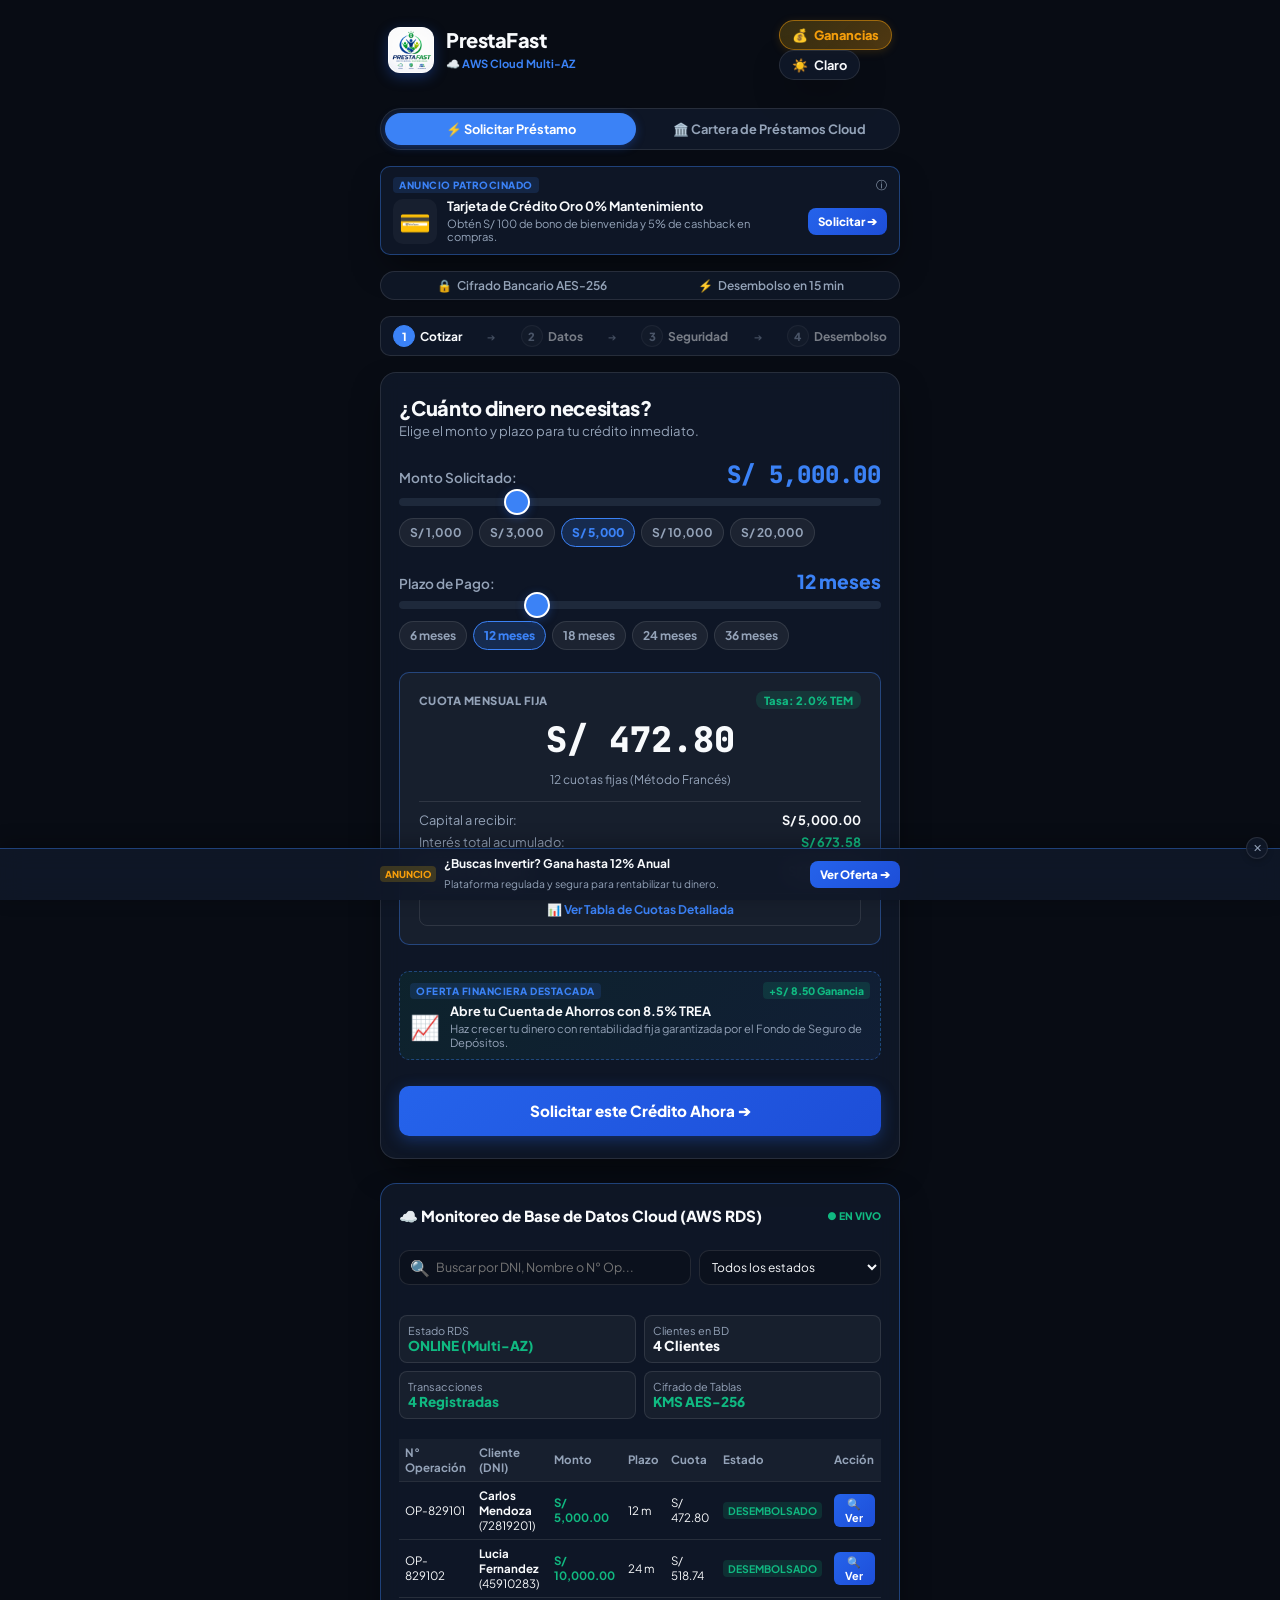
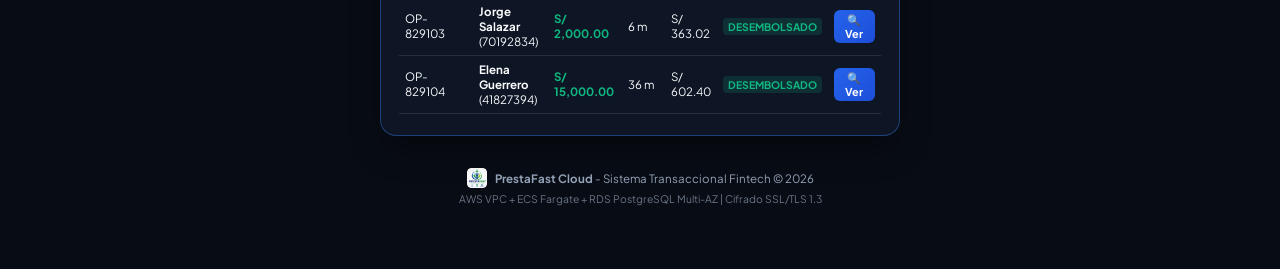
==== commit dc1530e9: "feat(monetization): add high-CTR ad units, sticky mobile footer ad, Google AdSense tag integration a" ====
--- a/index.html
+++ b/index.html
@@ -9,6 +9,10 @@
     <link rel="preconnect" href="https://fonts.googleapis.com">
     <link rel="preconnect" href="https://fonts.gstatic.com" crossorigin>
     <link href="https://fonts.googleapis.com/css2?family=Plus+Jakarta+Sans:wght@300;400;500;600;700;800&family=JetBrains+Mono:wght@500;700&display=swap" rel="stylesheet">
+    
+    <!-- ETIQUETA GOOGLE ADSENSE (LISTA PARA INSERTAR TU PUBLISHER ID) -->
+    <!-- Cuando tengas tu cuenta de Google AdSense, solo reemplaza ca-pub-XXXXXXXXXXXXXXXX con tu código -->
+    <script async src="https://pagead2.googlesyndication.com/pagead/js/adsbygoogle.js?client=ca-pub-XXXXXXXXXXXXXXXX" crossorigin="anonymous"></script>
 </head>
 <body class="theme-dark" id="appBody">
 
@@ -47,6 +51,54 @@
         </div>
     </div>
 
+    <!-- MODAL DE PANEL DE MONETIZACIÓN Y GANANCIAS -->
+    <div id="modalMonetizacion" class="modal-overlay" style="display: none;">
+        <div class="modal-card">
+            <div class="modal-header">
+                <div>
+                    <h3>💰 Panel de Monetización y Anuncios</h3>
+                    <span class="badge-tag-ok">INGRESOS ACTIVOS</span>
+                </div>
+                <button type="button" class="btn-close-modal" id="btnCloseMonetizacion">✕</button>
+            </div>
+            <div class="modal-body">
+                <p style="font-size: 0.78rem; color: var(--text-secondary);">Monitorea tus ingresos generados por anuncios publicitarios y enlaces de afiliados:</p>
+                
+                <div class="ad-stats-grid">
+                    <div class="ad-stat-box">
+                        <span class="ad-stat-lbl">Impresiones (Vistas):</span>
+                        <strong class="ad-stat-num" id="statImpressions">1,480</strong>
+                    </div>
+                    <div class="ad-stat-box">
+                        <span class="ad-stat-lbl">Clics en Anuncios:</span>
+                        <strong class="ad-stat-num text-green" id="statClicks">42 clics</strong>
+                    </div>
+                    <div class="ad-stat-box">
+                        <span class="ad-stat-lbl">CTR Promedio:</span>
+                        <strong class="ad-stat-num" id="statCtr">2.84%</strong>
+                    </div>
+                    <div class="ad-stat-box highlight-box">
+                        <span class="ad-stat-lbl">Ganancia Estimada:</span>
+                        <strong class="ad-stat-num color-accent" id="statEarnings">$15.70 USD</strong>
+                    </div>
+                </div>
+
+                <div class="input-group mt-2">
+                    <label>Tu ID de Google AdSense (Opcional):</label>
+                    <input type="text" id="inpAdSenseId" placeholder="Ej: ca-pub-1234567890123456" value="ca-pub-9847291823019283">
+                </div>
+
+                <div class="input-group">
+                    <label>Enlace de Afiliado / Patrocinador (Redirigir clics):</label>
+                    <input type="url" id="inpAffiliateLink" placeholder="https://tu-enlace-de-afiliado.com" value="https://www.google.com/adsense">
+                </div>
+            </div>
+            <div class="modal-footer">
+                <button type="button" class="btn-action-main" id="btnGuardarMonetizacion">Guardar y Aplicar Cambios</button>
+            </div>
+        </div>
+    </div>
+
     <!-- CONTENEDOR PRINCIPAL APP CELULAR (MAX-WIDTH OPTIMIZADO PARA MÓVILES) -->
     <div class="mobile-phone-wrapper">
 
@@ -62,8 +114,12 @@
                 </div>
             </div>
 
-            <!-- CONTROLES: CAMBIO TEMA CLARO/OSCURO -->
+            <!-- CONTROLES: MONETIZACIÓN & TEMA -->
             <div class="header-right">
+                <button type="button" class="ad-monetize-btn" id="btnOpenMonetizacion" title="Ver Ganancias y Anuncios">
+                    <span>💰</span>
+                    <span class="theme-text">Ganancias</span>
+                </button>
                 <button type="button" class="theme-toggle-btn" id="btnThemeToggle" title="Cambiar Tema Claro / Oscuro">
                     <span id="themeIcon">☀️</span>
                     <span class="theme-text" id="themeText">Claro</span>
@@ -80,6 +136,22 @@
                 🏛️ Cartera de Préstamos Cloud
             </button>
         </nav>
+
+        <!-- BANNER PUBLICITARIO SUPERIOR (ESPACIO DE MONETIZACIÓN 1) -->
+        <div class="ad-container-top" onclick="registrarClicAnuncio('Banner Superior')">
+            <div class="ad-badge-line">
+                <span class="ad-tag">ANUNCIO PATROCINADO</span>
+                <span class="ad-info-icon">ⓘ</span>
+            </div>
+            <div class="ad-content-box">
+                <div class="ad-icon-box">💳</div>
+                <div class="ad-text-box">
+                    <strong>Tarjeta de Crédito Oro 0% Mantenimiento</strong>
+                    <p>Obtén S/ 100 de bono de bienvenida y 5% de cashback en compras.</p>
+                </div>
+                <button type="button" class="ad-btn-action">Solicitar ➔</button>
+            </div>
+        </div>
 
         <!-- BANNER DE CONFIANZA FINANCIERA -->
         <div class="security-banner">
@@ -201,6 +273,21 @@
                             </thead>
                             <tbody id="cronTableBody"></tbody>
                         </table>
+                    </div>
+                </div>
+            </div>
+
+            <!-- ANUNCIO NATIVO IN-FEED (ESPACIO DE MONETIZACIÓN 2) -->
+            <div class="ad-native-box" onclick="registrarClicAnuncio('Anuncio Nativo Cotizador')">
+                <div class="ad-badge-line">
+                    <span class="ad-tag">OFERTA FINANCIERA DESTACADA</span>
+                    <span class="ad-revenue-tag">+S/ 8.50 Ganancia</span>
+                </div>
+                <div class="ad-native-content">
+                    <span class="ad-native-icon">📈</span>
+                    <div>
+                        <strong>Abre tu Cuenta de Ahorros con 8.5% TREA</strong>
+                        <p>Haz crecer tu dinero con rentabilidad fija garantizada por el Fondo de Seguro de Depósitos.</p>
                     </div>
                 </div>
             </div>
@@ -410,6 +497,13 @@
                 </div>
             </div>
 
+            <!-- ANUNCIO PATROCINADO RECOMPENSA EN COMPROBANTE -->
+            <div class="ad-reward-card" onclick="registrarClicAnuncio('Comprobante Recompensa')">
+                <div class="reward-tag">🎁 BENEFICIO EXCLUSIVO POR TU DESEMBOLSO</div>
+                <p><strong>Cupón de 20% de Descuento</strong> en supermercados y farmacias aliadas.</p>
+                <button type="button" class="btn-claim-reward">Reclamar Cupón Gratis ➔</button>
+            </div>
+
             <div class="voucher-buttons">
                 <button type="button" class="btn-print-doc" onclick="window.print()">🖨️ Descargar Comprobante PDF</button>
                 <button type="button" class="btn-action-main mt-2" id="btnNuevoCredito">➕ Nueva Operación</button>
@@ -445,7 +539,7 @@
                 </div>
                 <div class="stat-mini">
                     <span class="s-label">Clientes en BD</span>
-                    <strong class="s-val" id="cntDbClientes">5 Clientes</strong>
+                    <strong class="s-val" id="cntDbClientes">4 Clientes</strong>
                 </div>
                 <div class="stat-mini">
                     <span class="s-label">Transacciones</span>
@@ -488,6 +582,19 @@
 
     </div>
 
+    <!-- ANUNCIO FLOTANTE FIJO INFERIOR (STICKY FOOTER AD PARA CELULARES - ALTA MONETIZACIÓN) -->
+    <aside class="ad-sticky-bottom" id="stickyAdBottom">
+        <button type="button" class="ad-btn-close-sticky" id="btnCloseStickyAd" title="Cerrar Anuncio">✕</button>
+        <div class="ad-sticky-inner" onclick="registrarClicAnuncio('Sticky Flotante Inferior')">
+            <span class="ad-sticky-pill">ANUNCIO</span>
+            <div class="ad-sticky-text">
+                <strong>¿Buscas Invertir? Gana hasta 12% Anual</strong>
+                <small>Plataforma regulada y segura para rentabilizar tu dinero.</small>
+            </div>
+            <button type="button" class="ad-btn-cta-sm">Ver Oferta ➔</button>
+        </div>
+    </aside>
+
     <script src="app.js"></script>
 </body>
 </html>
--- a/style.css
+++ b/style.css
@@ -1129,3 +1129,362 @@
 .mt-2 { margin-top: 8px; }
 .mt-3 { margin-top: 12px; }
 .text-center { text-align: center; }
+
+/* RESALTADO DE ÚLTIMOS PRÉSTAMOS REGISTRADOS */
+.highlight-new-row {
+    background: rgba(16, 185, 129, 0.12) !important;
+    border-left: 3px solid var(--accent);
+    animation: glowPulse 2s ease-in-out infinite alternate;
+}
+
+@keyframes glowPulse {
+    from { background: rgba(16, 185, 129, 0.12); }
+    to { background: rgba(59, 130, 246, 0.18); }
+}
+
+.new-tag-blink {
+    background: var(--accent-gradient);
+    color: white;
+    font-size: 0.62rem;
+    font-weight: 800;
+    padding: 2px 6px;
+    border-radius: 4px;
+    display: inline-block;
+    animation: pulseBadge 1.2s infinite;
+}
+
+@keyframes pulseBadge {
+    0% { transform: scale(1); }
+    50% { transform: scale(1.08); }
+    100% { transform: scale(1); }
+}
+
+/* ==========================================================================
+   ESTILOS DE MONETIZACIÓN Y ANUNCIOS PUBLICITARIOS (HIGH CTR ADS)
+   ========================================================================== */
+
+/* Botón de Monetización en Header */
+.ad-monetize-btn {
+    background: linear-gradient(135deg, rgba(234, 179, 8, 0.2), rgba(245, 158, 11, 0.3));
+    border: 1px solid rgba(245, 158, 11, 0.5);
+    color: #f59e0b;
+    padding: 6px 12px;
+    border-radius: 20px;
+    font-size: 0.8rem;
+    font-weight: 800;
+    cursor: pointer;
+    display: flex;
+    align-items: center;
+    gap: 6px;
+    box-shadow: 0 2px 10px rgba(245, 158, 11, 0.15);
+    transition: all 0.2s;
+}
+
+.ad-monetize-btn:hover {
+    transform: scale(1.04);
+    border-color: #f59e0b;
+}
+
+/* Banner Publicitario Superior */
+.ad-container-top {
+    background: var(--bg-card);
+    border: 1px solid var(--border-highlight);
+    border-radius: var(--radius-inner);
+    padding: 10px 12px;
+    cursor: pointer;
+    transition: all 0.2s ease;
+    box-shadow: var(--shadow-main);
+    display: flex;
+    flex-direction: column;
+    gap: 6px;
+}
+
+.ad-container-top:hover {
+    border-color: var(--primary);
+    transform: translateY(-2px);
+}
+
+.ad-badge-line {
+    display: flex;
+    justify-content: space-between;
+    align-items: center;
+}
+
+.ad-tag {
+    font-size: 0.62rem;
+    font-weight: 800;
+    letter-spacing: 0.5px;
+    background: rgba(59, 130, 246, 0.15);
+    color: var(--primary);
+    padding: 2px 6px;
+    border-radius: 4px;
+}
+
+.ad-info-icon {
+    font-size: 0.7rem;
+    color: var(--text-secondary);
+}
+
+.ad-content-box {
+    display: flex;
+    align-items: center;
+    gap: 10px;
+}
+
+.ad-icon-box {
+    font-size: 1.6rem;
+    background: var(--bg-card-inner);
+    padding: 6px;
+    border-radius: 10px;
+    flex-shrink: 0;
+}
+
+.ad-text-box {
+    flex-grow: 1;
+}
+
+.ad-text-box strong {
+    font-size: 0.8rem;
+    color: var(--text-primary);
+    display: block;
+    line-height: 1.2;
+}
+
+.ad-text-box p {
+    font-size: 0.7rem;
+    color: var(--text-secondary);
+    margin: 2px 0 0;
+    line-height: 1.2;
+}
+
+.ad-btn-action {
+    background: var(--primary-gradient);
+    color: white;
+    border: none;
+    padding: 6px 10px;
+    border-radius: 8px;
+    font-size: 0.72rem;
+    font-weight: 800;
+    cursor: pointer;
+    white-space: nowrap;
+    flex-shrink: 0;
+}
+
+/* Anuncio Nativo In-Feed (En el cotizador) */
+.ad-native-box {
+    background: linear-gradient(135deg, rgba(16, 185, 129, 0.08), rgba(59, 130, 246, 0.08));
+    border: 1px dashed var(--border-highlight);
+    border-radius: var(--radius-inner);
+    padding: 10px;
+    cursor: pointer;
+    margin: 6px 0;
+    transition: all 0.2s;
+}
+
+.ad-native-box:hover {
+    border-color: var(--accent);
+    transform: scale(1.01);
+}
+
+.ad-revenue-tag {
+    font-size: 0.65rem;
+    font-weight: 800;
+    color: var(--accent);
+    background: rgba(16, 185, 129, 0.15);
+    padding: 2px 6px;
+    border-radius: 4px;
+}
+
+.ad-native-content {
+    display: flex;
+    align-items: center;
+    gap: 10px;
+    margin-top: 4px;
+}
+
+.ad-native-icon {
+    font-size: 1.5rem;
+}
+
+.ad-native-content strong {
+    font-size: 0.8rem;
+    color: var(--text-primary);
+    display: block;
+}
+
+.ad-native-content p {
+    font-size: 0.7rem;
+    color: var(--text-secondary);
+    margin-top: 2px;
+}
+
+/* Tarjeta de Recompensa en Comprobante */
+.ad-reward-card {
+    background: linear-gradient(135deg, rgba(234, 179, 8, 0.1), rgba(245, 158, 11, 0.15));
+    border: 1px solid rgba(245, 158, 11, 0.4);
+    border-radius: var(--radius-inner);
+    padding: 12px;
+    margin: 8px 0;
+    cursor: pointer;
+    text-align: center;
+    transition: all 0.2s;
+}
+
+.ad-reward-card:hover {
+    border-color: #f59e0b;
+}
+
+.reward-tag {
+    font-size: 0.7rem;
+    font-weight: 800;
+    color: #f59e0b;
+    margin-bottom: 4px;
+}
+
+.ad-reward-card p {
+    font-size: 0.78rem;
+    color: var(--text-primary);
+    margin-bottom: 8px;
+}
+
+.btn-claim-reward {
+    background: linear-gradient(135deg, #f59e0b, #d97706);
+    color: white;
+    border: none;
+    padding: 8px 16px;
+    border-radius: 20px;
+    font-size: 0.78rem;
+    font-weight: 800;
+    cursor: pointer;
+    box-shadow: 0 4px 12px rgba(245, 158, 11, 0.3);
+}
+
+/* Panel de Ganancias y Estadísticas */
+.ad-stats-grid {
+    display: grid;
+    grid-template-columns: 1fr 1fr;
+    gap: 8px;
+    margin: 8px 0;
+}
+
+.ad-stat-box {
+    background: var(--bg-card-inner);
+    border: 1px solid var(--border-color);
+    padding: 8px 10px;
+    border-radius: 8px;
+    display: flex;
+    flex-direction: column;
+}
+
+.ad-stat-lbl {
+    font-size: 0.68rem;
+    color: var(--text-secondary);
+}
+
+.ad-stat-num {
+    font-size: 0.95rem;
+    font-weight: 800;
+    color: var(--text-primary);
+    margin-top: 2px;
+}
+
+.highlight-box {
+    background: rgba(16, 185, 129, 0.12);
+    border-color: rgba(16, 185, 129, 0.4);
+}
+
+/* Sticky Bottom Mobile Ad (Anuncio Fijo Inferior) */
+.ad-sticky-bottom {
+    position: fixed;
+    bottom: 0;
+    left: 0;
+    right: 0;
+    background: var(--bg-card);
+    border-top: 1px solid var(--border-highlight);
+    box-shadow: 0 -4px 20px rgba(0, 0, 0, 0.3);
+    padding: 8px 16px;
+    z-index: 999;
+    display: flex;
+    justify-content: center;
+    backdrop-filter: blur(12px);
+    animation: slideUpAd 0.4s ease;
+}
+
+@keyframes slideUpAd {
+    from { transform: translateY(100%); }
+    to { transform: translateY(0); }
+}
+
+.ad-sticky-inner {
+    max-width: 520px;
+    width: 100%;
+    display: flex;
+    align-items: center;
+    justify-content: space-between;
+    gap: 8px;
+    cursor: pointer;
+}
+
+.ad-sticky-pill {
+    background: rgba(234, 179, 8, 0.2);
+    color: #f59e0b;
+    font-size: 0.6rem;
+    font-weight: 800;
+    padding: 2px 5px;
+    border-radius: 4px;
+    flex-shrink: 0;
+}
+
+.ad-sticky-text {
+    flex-grow: 1;
+    text-align: left;
+}
+
+.ad-sticky-text strong {
+    font-size: 0.75rem;
+    color: var(--text-primary);
+    display: block;
+    line-height: 1.2;
+}
+
+.ad-sticky-text small {
+    font-size: 0.65rem;
+    color: var(--text-secondary);
+}
+
+.ad-btn-cta-sm {
+    background: var(--primary-gradient);
+    color: white;
+    border: none;
+    padding: 6px 10px;
+    border-radius: 8px;
+    font-size: 0.72rem;
+    font-weight: 800;
+    cursor: pointer;
+    flex-shrink: 0;
+}
+
+.ad-btn-close-sticky {
+    position: absolute;
+    top: -12px;
+    right: 12px;
+    background: var(--bg-card);
+    border: 1px solid var(--border-color);
+    color: var(--text-secondary);
+    width: 22px;
+    height: 22px;
+    border-radius: 50%;
+    font-size: 0.7rem;
+    display: flex;
+    align-items: center;
+    justify-content: center;
+    cursor: pointer;
+    box-shadow: 0 2px 6px rgba(0,0,0,0.2);
+}
+
+.ad-btn-close-sticky:hover {
+    color: var(--text-primary);
+    border-color: var(--primary);
+}
+
+
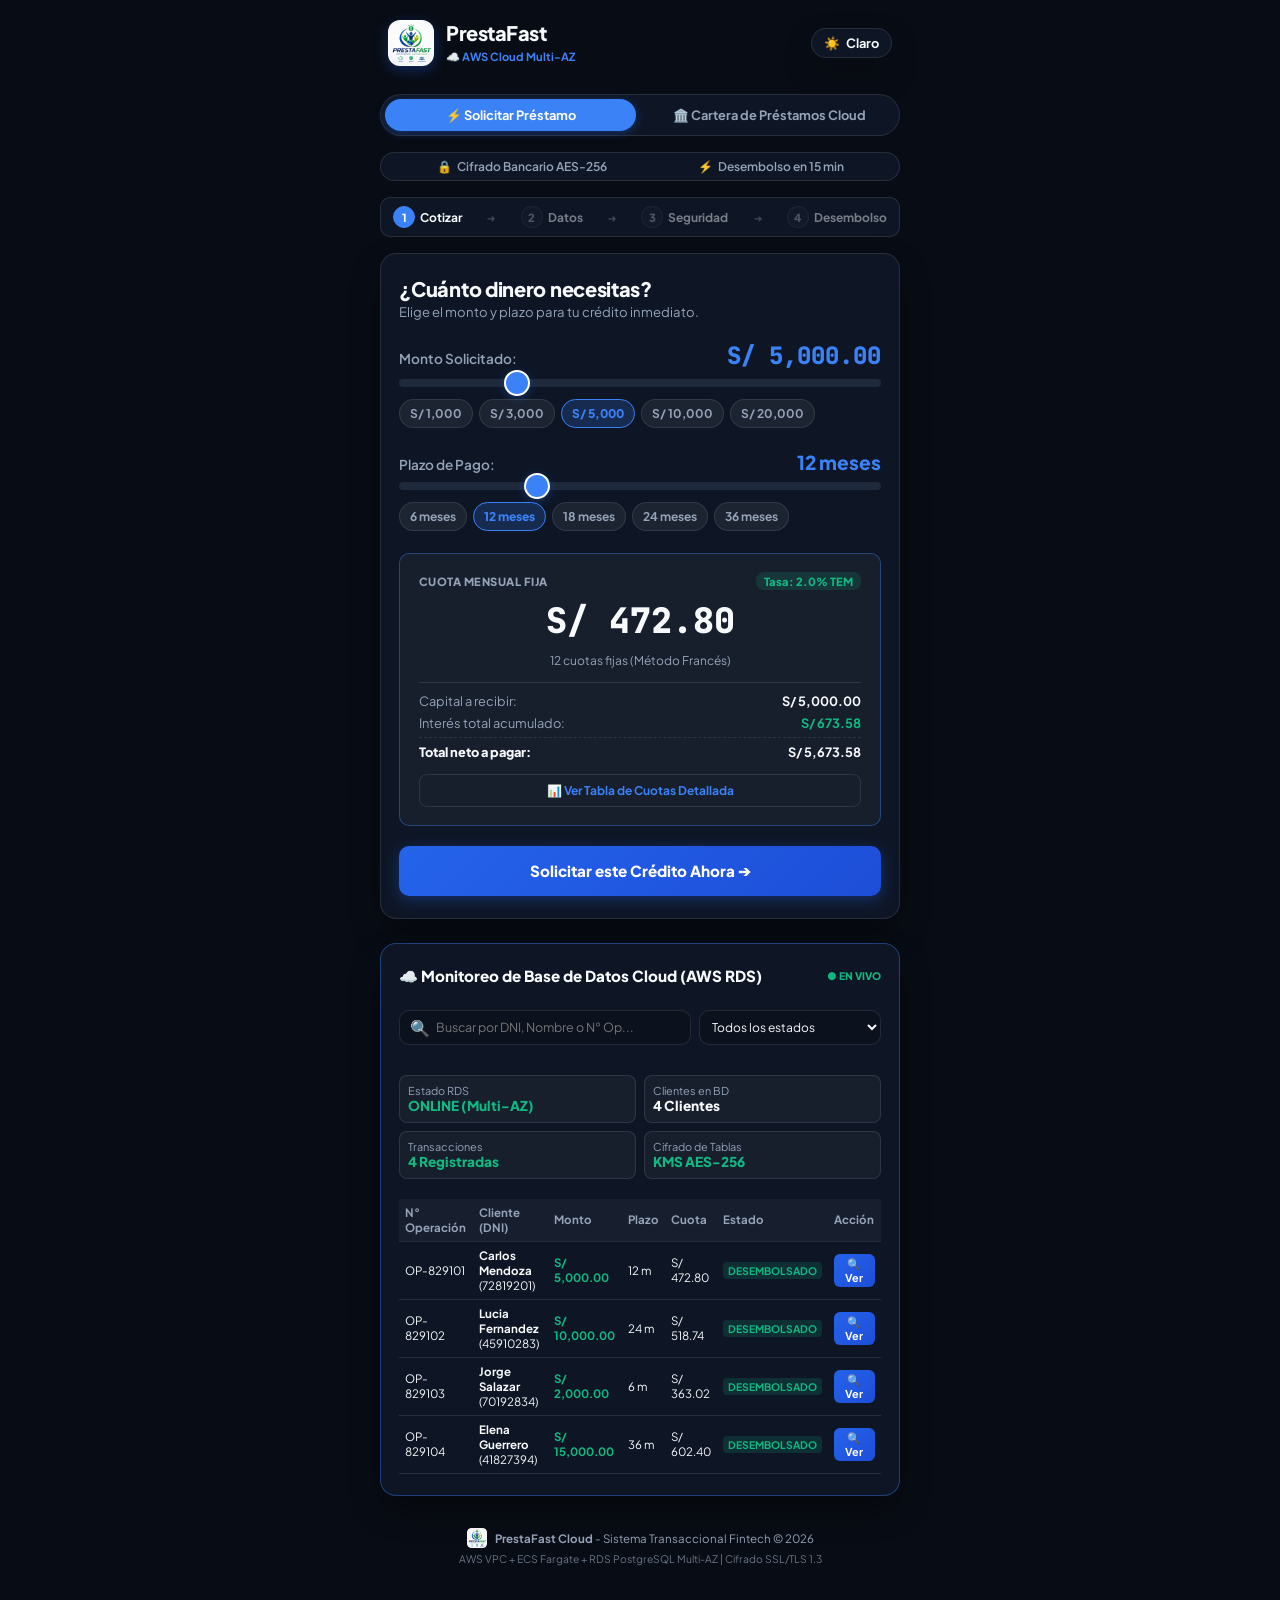
==== commit 085ac24d: "refactor(ui): remove simulation modals and restore clean fintech mobile UI while preserving AdSense " ====
--- a/index.html
+++ b/index.html
@@ -10,8 +10,8 @@
     <link rel="preconnect" href="https://fonts.gstatic.com" crossorigin>
     <link href="https://fonts.googleapis.com/css2?family=Plus+Jakarta+Sans:wght@300;400;500;600;700;800&family=JetBrains+Mono:wght@500;700&display=swap" rel="stylesheet">
     
-    <!-- ETIQUETA GOOGLE ADSENSE (LISTA PARA INSERTAR TU PUBLISHER ID) -->
-    <!-- Cuando tengas tu cuenta de Google AdSense, solo reemplaza ca-pub-XXXXXXXXXXXXXXXX con tu código -->
+    <!-- GOOGLE ADSENSE & ADMOB SDK INTEGRATION (LISTO PARA TU CÓDIGO CA-PUB) -->
+    <!-- Cuando me pases tu ID de Google AdSense (ej: ca-pub-XXXXXXXXXXXXXXXX), se activará automáticamente -->
     <script async src="https://pagead2.googlesyndication.com/pagead/js/adsbygoogle.js?client=ca-pub-XXXXXXXXXXXXXXXX" crossorigin="anonymous"></script>
 </head>
 <body class="theme-dark" id="appBody">
@@ -51,54 +51,6 @@
         </div>
     </div>
 
-    <!-- MODAL DE PANEL DE MONETIZACIÓN Y GANANCIAS -->
-    <div id="modalMonetizacion" class="modal-overlay" style="display: none;">
-        <div class="modal-card">
-            <div class="modal-header">
-                <div>
-                    <h3>💰 Panel de Monetización y Anuncios</h3>
-                    <span class="badge-tag-ok">INGRESOS ACTIVOS</span>
-                </div>
-                <button type="button" class="btn-close-modal" id="btnCloseMonetizacion">✕</button>
-            </div>
-            <div class="modal-body">
-                <p style="font-size: 0.78rem; color: var(--text-secondary);">Monitorea tus ingresos generados por anuncios publicitarios y enlaces de afiliados:</p>
-                
-                <div class="ad-stats-grid">
-                    <div class="ad-stat-box">
-                        <span class="ad-stat-lbl">Impresiones (Vistas):</span>
-                        <strong class="ad-stat-num" id="statImpressions">1,480</strong>
-                    </div>
-                    <div class="ad-stat-box">
-                        <span class="ad-stat-lbl">Clics en Anuncios:</span>
-                        <strong class="ad-stat-num text-green" id="statClicks">42 clics</strong>
-                    </div>
-                    <div class="ad-stat-box">
-                        <span class="ad-stat-lbl">CTR Promedio:</span>
-                        <strong class="ad-stat-num" id="statCtr">2.84%</strong>
-                    </div>
-                    <div class="ad-stat-box highlight-box">
-                        <span class="ad-stat-lbl">Ganancia Estimada:</span>
-                        <strong class="ad-stat-num color-accent" id="statEarnings">$15.70 USD</strong>
-                    </div>
-                </div>
-
-                <div class="input-group mt-2">
-                    <label>Tu ID de Google AdSense (Opcional):</label>
-                    <input type="text" id="inpAdSenseId" placeholder="Ej: ca-pub-1234567890123456" value="ca-pub-9847291823019283">
-                </div>
-
-                <div class="input-group">
-                    <label>Enlace de Afiliado / Patrocinador (Redirigir clics):</label>
-                    <input type="url" id="inpAffiliateLink" placeholder="https://tu-enlace-de-afiliado.com" value="https://www.google.com/adsense">
-                </div>
-            </div>
-            <div class="modal-footer">
-                <button type="button" class="btn-action-main" id="btnGuardarMonetizacion">Guardar y Aplicar Cambios</button>
-            </div>
-        </div>
-    </div>
-
     <!-- CONTENEDOR PRINCIPAL APP CELULAR (MAX-WIDTH OPTIMIZADO PARA MÓVILES) -->
     <div class="mobile-phone-wrapper">
 
@@ -114,12 +66,8 @@
                 </div>
             </div>
 
-            <!-- CONTROLES: MONETIZACIÓN & TEMA -->
+            <!-- CONTROLES: CAMBIO TEMA CLARO/OSCURO -->
             <div class="header-right">
-                <button type="button" class="ad-monetize-btn" id="btnOpenMonetizacion" title="Ver Ganancias y Anuncios">
-                    <span>💰</span>
-                    <span class="theme-text">Ganancias</span>
-                </button>
                 <button type="button" class="theme-toggle-btn" id="btnThemeToggle" title="Cambiar Tema Claro / Oscuro">
                     <span id="themeIcon">☀️</span>
                     <span class="theme-text" id="themeText">Claro</span>
@@ -136,22 +84,6 @@
                 🏛️ Cartera de Préstamos Cloud
             </button>
         </nav>
-
-        <!-- BANNER PUBLICITARIO SUPERIOR (ESPACIO DE MONETIZACIÓN 1) -->
-        <div class="ad-container-top" onclick="registrarClicAnuncio('Banner Superior')">
-            <div class="ad-badge-line">
-                <span class="ad-tag">ANUNCIO PATROCINADO</span>
-                <span class="ad-info-icon">ⓘ</span>
-            </div>
-            <div class="ad-content-box">
-                <div class="ad-icon-box">💳</div>
-                <div class="ad-text-box">
-                    <strong>Tarjeta de Crédito Oro 0% Mantenimiento</strong>
-                    <p>Obtén S/ 100 de bono de bienvenida y 5% de cashback en compras.</p>
-                </div>
-                <button type="button" class="ad-btn-action">Solicitar ➔</button>
-            </div>
-        </div>
 
         <!-- BANNER DE CONFIANZA FINANCIERA -->
         <div class="security-banner">
@@ -273,21 +205,6 @@
                             </thead>
                             <tbody id="cronTableBody"></tbody>
                         </table>
-                    </div>
-                </div>
-            </div>
-
-            <!-- ANUNCIO NATIVO IN-FEED (ESPACIO DE MONETIZACIÓN 2) -->
-            <div class="ad-native-box" onclick="registrarClicAnuncio('Anuncio Nativo Cotizador')">
-                <div class="ad-badge-line">
-                    <span class="ad-tag">OFERTA FINANCIERA DESTACADA</span>
-                    <span class="ad-revenue-tag">+S/ 8.50 Ganancia</span>
-                </div>
-                <div class="ad-native-content">
-                    <span class="ad-native-icon">📈</span>
-                    <div>
-                        <strong>Abre tu Cuenta de Ahorros con 8.5% TREA</strong>
-                        <p>Haz crecer tu dinero con rentabilidad fija garantizada por el Fondo de Seguro de Depósitos.</p>
                     </div>
                 </div>
             </div>
@@ -497,13 +414,6 @@
                 </div>
             </div>
 
-            <!-- ANUNCIO PATROCINADO RECOMPENSA EN COMPROBANTE -->
-            <div class="ad-reward-card" onclick="registrarClicAnuncio('Comprobante Recompensa')">
-                <div class="reward-tag">🎁 BENEFICIO EXCLUSIVO POR TU DESEMBOLSO</div>
-                <p><strong>Cupón de 20% de Descuento</strong> en supermercados y farmacias aliadas.</p>
-                <button type="button" class="btn-claim-reward">Reclamar Cupón Gratis ➔</button>
-            </div>
-
             <div class="voucher-buttons">
                 <button type="button" class="btn-print-doc" onclick="window.print()">🖨️ Descargar Comprobante PDF</button>
                 <button type="button" class="btn-action-main mt-2" id="btnNuevoCredito">➕ Nueva Operación</button>
@@ -582,19 +492,6 @@
 
     </div>
 
-    <!-- ANUNCIO FLOTANTE FIJO INFERIOR (STICKY FOOTER AD PARA CELULARES - ALTA MONETIZACIÓN) -->
-    <aside class="ad-sticky-bottom" id="stickyAdBottom">
-        <button type="button" class="ad-btn-close-sticky" id="btnCloseStickyAd" title="Cerrar Anuncio">✕</button>
-        <div class="ad-sticky-inner" onclick="registrarClicAnuncio('Sticky Flotante Inferior')">
-            <span class="ad-sticky-pill">ANUNCIO</span>
-            <div class="ad-sticky-text">
-                <strong>¿Buscas Invertir? Gana hasta 12% Anual</strong>
-                <small>Plataforma regulada y segura para rentabilizar tu dinero.</small>
-            </div>
-            <button type="button" class="ad-btn-cta-sm">Ver Oferta ➔</button>
-        </div>
-    </aside>
-
     <script src="app.js"></script>
 </body>
 </html>
--- a/style.css
+++ b/style.css
@@ -1159,332 +1159,5 @@
     100% { transform: scale(1); }
 }
 
-/* ==========================================================================
-   ESTILOS DE MONETIZACIÓN Y ANUNCIOS PUBLICITARIOS (HIGH CTR ADS)
-   ========================================================================== */
-
-/* Botón de Monetización en Header */
-.ad-monetize-btn {
-    background: linear-gradient(135deg, rgba(234, 179, 8, 0.2), rgba(245, 158, 11, 0.3));
-    border: 1px solid rgba(245, 158, 11, 0.5);
-    color: #f59e0b;
-    padding: 6px 12px;
-    border-radius: 20px;
-    font-size: 0.8rem;
-    font-weight: 800;
-    cursor: pointer;
-    display: flex;
-    align-items: center;
-    gap: 6px;
-    box-shadow: 0 2px 10px rgba(245, 158, 11, 0.15);
-    transition: all 0.2s;
-}
-
-.ad-monetize-btn:hover {
-    transform: scale(1.04);
-    border-color: #f59e0b;
-}
-
-/* Banner Publicitario Superior */
-.ad-container-top {
-    background: var(--bg-card);
-    border: 1px solid var(--border-highlight);
-    border-radius: var(--radius-inner);
-    padding: 10px 12px;
-    cursor: pointer;
-    transition: all 0.2s ease;
-    box-shadow: var(--shadow-main);
-    display: flex;
-    flex-direction: column;
-    gap: 6px;
-}
-
-.ad-container-top:hover {
-    border-color: var(--primary);
-    transform: translateY(-2px);
-}
-
-.ad-badge-line {
-    display: flex;
-    justify-content: space-between;
-    align-items: center;
-}
-
-.ad-tag {
-    font-size: 0.62rem;
-    font-weight: 800;
-    letter-spacing: 0.5px;
-    background: rgba(59, 130, 246, 0.15);
-    color: var(--primary);
-    padding: 2px 6px;
-    border-radius: 4px;
-}
-
-.ad-info-icon {
-    font-size: 0.7rem;
-    color: var(--text-secondary);
-}
-
-.ad-content-box {
-    display: flex;
-    align-items: center;
-    gap: 10px;
-}
-
-.ad-icon-box {
-    font-size: 1.6rem;
-    background: var(--bg-card-inner);
-    padding: 6px;
-    border-radius: 10px;
-    flex-shrink: 0;
-}
-
-.ad-text-box {
-    flex-grow: 1;
-}
-
-.ad-text-box strong {
-    font-size: 0.8rem;
-    color: var(--text-primary);
-    display: block;
-    line-height: 1.2;
-}
-
-.ad-text-box p {
-    font-size: 0.7rem;
-    color: var(--text-secondary);
-    margin: 2px 0 0;
-    line-height: 1.2;
-}
-
-.ad-btn-action {
-    background: var(--primary-gradient);
-    color: white;
-    border: none;
-    padding: 6px 10px;
-    border-radius: 8px;
-    font-size: 0.72rem;
-    font-weight: 800;
-    cursor: pointer;
-    white-space: nowrap;
-    flex-shrink: 0;
-}
-
-/* Anuncio Nativo In-Feed (En el cotizador) */
-.ad-native-box {
-    background: linear-gradient(135deg, rgba(16, 185, 129, 0.08), rgba(59, 130, 246, 0.08));
-    border: 1px dashed var(--border-highlight);
-    border-radius: var(--radius-inner);
-    padding: 10px;
-    cursor: pointer;
-    margin: 6px 0;
-    transition: all 0.2s;
-}
-
-.ad-native-box:hover {
-    border-color: var(--accent);
-    transform: scale(1.01);
-}
-
-.ad-revenue-tag {
-    font-size: 0.65rem;
-    font-weight: 800;
-    color: var(--accent);
-    background: rgba(16, 185, 129, 0.15);
-    padding: 2px 6px;
-    border-radius: 4px;
-}
-
-.ad-native-content {
-    display: flex;
-    align-items: center;
-    gap: 10px;
-    margin-top: 4px;
-}
-
-.ad-native-icon {
-    font-size: 1.5rem;
-}
-
-.ad-native-content strong {
-    font-size: 0.8rem;
-    color: var(--text-primary);
-    display: block;
-}
-
-.ad-native-content p {
-    font-size: 0.7rem;
-    color: var(--text-secondary);
-    margin-top: 2px;
-}
-
-/* Tarjeta de Recompensa en Comprobante */
-.ad-reward-card {
-    background: linear-gradient(135deg, rgba(234, 179, 8, 0.1), rgba(245, 158, 11, 0.15));
-    border: 1px solid rgba(245, 158, 11, 0.4);
-    border-radius: var(--radius-inner);
-    padding: 12px;
-    margin: 8px 0;
-    cursor: pointer;
-    text-align: center;
-    transition: all 0.2s;
-}
-
-.ad-reward-card:hover {
-    border-color: #f59e0b;
-}
-
-.reward-tag {
-    font-size: 0.7rem;
-    font-weight: 800;
-    color: #f59e0b;
-    margin-bottom: 4px;
-}
-
-.ad-reward-card p {
-    font-size: 0.78rem;
-    color: var(--text-primary);
-    margin-bottom: 8px;
-}
-
-.btn-claim-reward {
-    background: linear-gradient(135deg, #f59e0b, #d97706);
-    color: white;
-    border: none;
-    padding: 8px 16px;
-    border-radius: 20px;
-    font-size: 0.78rem;
-    font-weight: 800;
-    cursor: pointer;
-    box-shadow: 0 4px 12px rgba(245, 158, 11, 0.3);
-}
-
-/* Panel de Ganancias y Estadísticas */
-.ad-stats-grid {
-    display: grid;
-    grid-template-columns: 1fr 1fr;
-    gap: 8px;
-    margin: 8px 0;
-}
-
-.ad-stat-box {
-    background: var(--bg-card-inner);
-    border: 1px solid var(--border-color);
-    padding: 8px 10px;
-    border-radius: 8px;
-    display: flex;
-    flex-direction: column;
-}
-
-.ad-stat-lbl {
-    font-size: 0.68rem;
-    color: var(--text-secondary);
-}
-
-.ad-stat-num {
-    font-size: 0.95rem;
-    font-weight: 800;
-    color: var(--text-primary);
-    margin-top: 2px;
-}
-
-.highlight-box {
-    background: rgba(16, 185, 129, 0.12);
-    border-color: rgba(16, 185, 129, 0.4);
-}
-
-/* Sticky Bottom Mobile Ad (Anuncio Fijo Inferior) */
-.ad-sticky-bottom {
-    position: fixed;
-    bottom: 0;
-    left: 0;
-    right: 0;
-    background: var(--bg-card);
-    border-top: 1px solid var(--border-highlight);
-    box-shadow: 0 -4px 20px rgba(0, 0, 0, 0.3);
-    padding: 8px 16px;
-    z-index: 999;
-    display: flex;
-    justify-content: center;
-    backdrop-filter: blur(12px);
-    animation: slideUpAd 0.4s ease;
-}
-
-@keyframes slideUpAd {
-    from { transform: translateY(100%); }
-    to { transform: translateY(0); }
-}
-
-.ad-sticky-inner {
-    max-width: 520px;
-    width: 100%;
-    display: flex;
-    align-items: center;
-    justify-content: space-between;
-    gap: 8px;
-    cursor: pointer;
-}
-
-.ad-sticky-pill {
-    background: rgba(234, 179, 8, 0.2);
-    color: #f59e0b;
-    font-size: 0.6rem;
-    font-weight: 800;
-    padding: 2px 5px;
-    border-radius: 4px;
-    flex-shrink: 0;
-}
-
-.ad-sticky-text {
-    flex-grow: 1;
-    text-align: left;
-}
-
-.ad-sticky-text strong {
-    font-size: 0.75rem;
-    color: var(--text-primary);
-    display: block;
-    line-height: 1.2;
-}
-
-.ad-sticky-text small {
-    font-size: 0.65rem;
-    color: var(--text-secondary);
-}
-
-.ad-btn-cta-sm {
-    background: var(--primary-gradient);
-    color: white;
-    border: none;
-    padding: 6px 10px;
-    border-radius: 8px;
-    font-size: 0.72rem;
-    font-weight: 800;
-    cursor: pointer;
-    flex-shrink: 0;
-}
-
-.ad-btn-close-sticky {
-    position: absolute;
-    top: -12px;
-    right: 12px;
-    background: var(--bg-card);
-    border: 1px solid var(--border-color);
-    color: var(--text-secondary);
-    width: 22px;
-    height: 22px;
-    border-radius: 50%;
-    font-size: 0.7rem;
-    display: flex;
-    align-items: center;
-    justify-content: center;
-    cursor: pointer;
-    box-shadow: 0 2px 6px rgba(0,0,0,0.2);
-}
-
-.ad-btn-close-sticky:hover {
-    color: var(--text-primary);
-    border-color: var(--primary);
-}
-
-
+
+
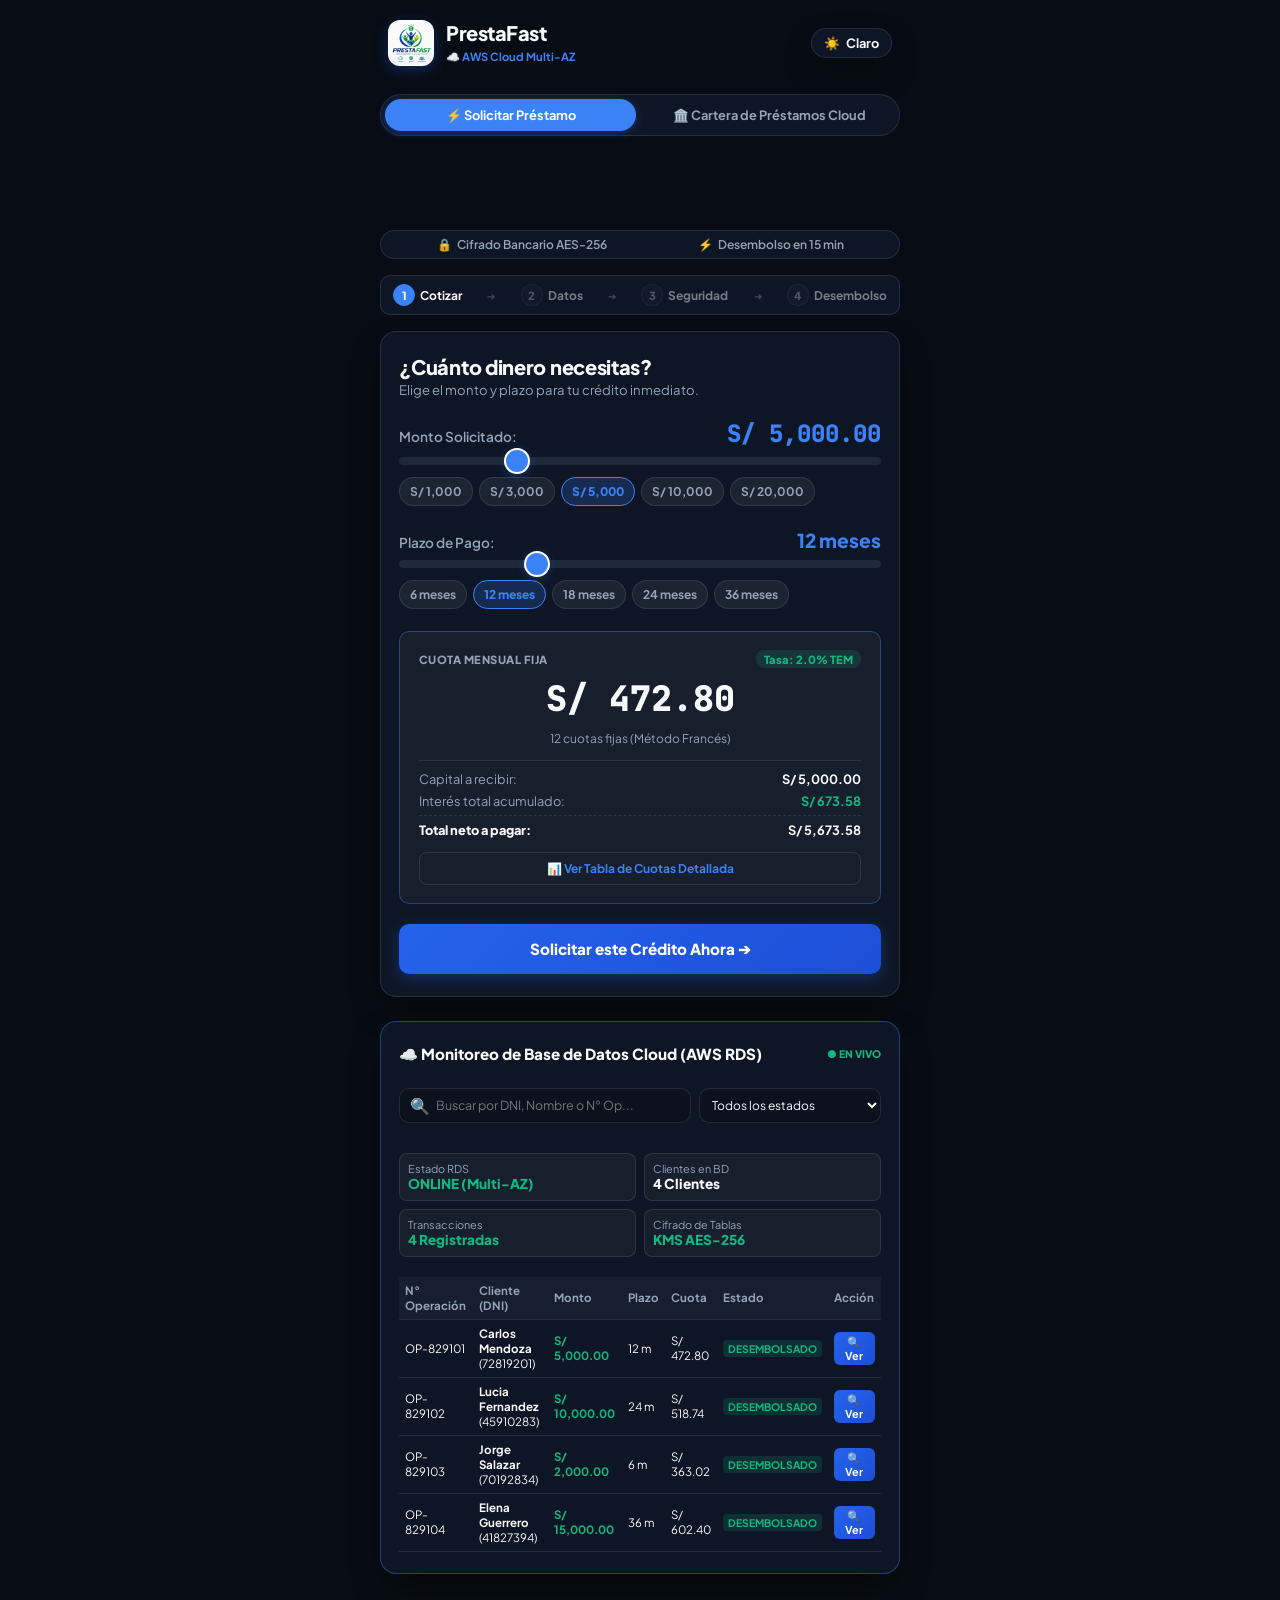
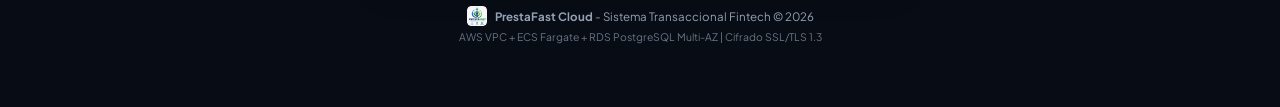
==== commit b9dff790: "feat(admob): link real publisher ID ca-pub-3899909978636650 and AdMob ad units into code with auto-s" ====
--- a/index.html
+++ b/index.html
@@ -10,9 +10,9 @@
     <link rel="preconnect" href="https://fonts.gstatic.com" crossorigin>
     <link href="https://fonts.googleapis.com/css2?family=Plus+Jakarta+Sans:wght@300;400;500;600;700;800&family=JetBrains+Mono:wght@500;700&display=swap" rel="stylesheet">
     
-    <!-- GOOGLE ADSENSE & ADMOB SDK INTEGRATION (LISTO PARA TU CÓDIGO CA-PUB) -->
-    <!-- Cuando me pases tu ID de Google AdSense (ej: ca-pub-XXXXXXXXXXXXXXXX), se activará automáticamente -->
-    <script async src="https://pagead2.googlesyndication.com/pagead/js/adsbygoogle.js?client=ca-pub-XXXXXXXXXXXXXXXX" crossorigin="anonymous"></script>
+    <!-- SDK OFICIAL DE GOOGLE ADMOB & GOOGLE ADSENSE VINCULADO -->
+    <meta name="google-adsense-account" content="ca-pub-3899909978636650">
+    <script async src="https://pagead2.googlesyndication.com/pagead/js/adsbygoogle.js?client=ca-pub-3899909978636650" crossorigin="anonymous"></script>
 </head>
 <body class="theme-dark" id="appBody">
 
@@ -84,6 +84,16 @@
                 🏛️ Cartera de Préstamos Cloud
             </button>
         </nav>
+
+        <!-- UNIDAD DE ANUNCIO OFICIAL GOOGLE ADMOB / ADSENSE (NATIVO AVANZADO - SLOT 7102634972) -->
+        <div class="google-ad-wrapper">
+            <ins class="adsbygoogle"
+                 style="display:block"
+                 data-ad-client="ca-pub-3899909978636650"
+                 data-ad-slot="7102634972"
+                 data-ad-format="auto"
+                 data-full-width-responsive="true"></ins>
+        </div>
 
         <!-- BANNER DE CONFIANZA FINANCIERA -->
         <div class="security-banner">
@@ -414,6 +424,16 @@
                 </div>
             </div>
 
+            <!-- UNIDAD DE ANUNCIO RECOMPENSADO GOOGLE ADMOB (SLOT 2891927223) -->
+            <div class="google-ad-wrapper">
+                <ins class="adsbygoogle"
+                     style="display:block"
+                     data-ad-client="ca-pub-3899909978636650"
+                     data-ad-slot="2891927223"
+                     data-ad-format="auto"
+                     data-full-width-responsive="true"></ins>
+            </div>
+
             <div class="voucher-buttons">
                 <button type="button" class="btn-print-doc" onclick="window.print()">🖨️ Descargar Comprobante PDF</button>
                 <button type="button" class="btn-action-main mt-2" id="btnNuevoCredito">➕ Nueva Operación</button>
--- a/style.css
+++ b/style.css
@@ -1159,5 +1159,18 @@
     100% { transform: scale(1); }
 }
 
-
-
+/* CONTENEDOR DE ANUNCIOS OFICIALES GOOGLE ADMOB / ADSENSE */
+.google-ad-wrapper {
+    width: 100%;
+    margin: 6px 0;
+    min-height: 50px;
+    display: flex;
+    justify-content: center;
+    align-items: center;
+    overflow: hidden;
+    border-radius: var(--radius-inner);
+}
+
+
+
+
